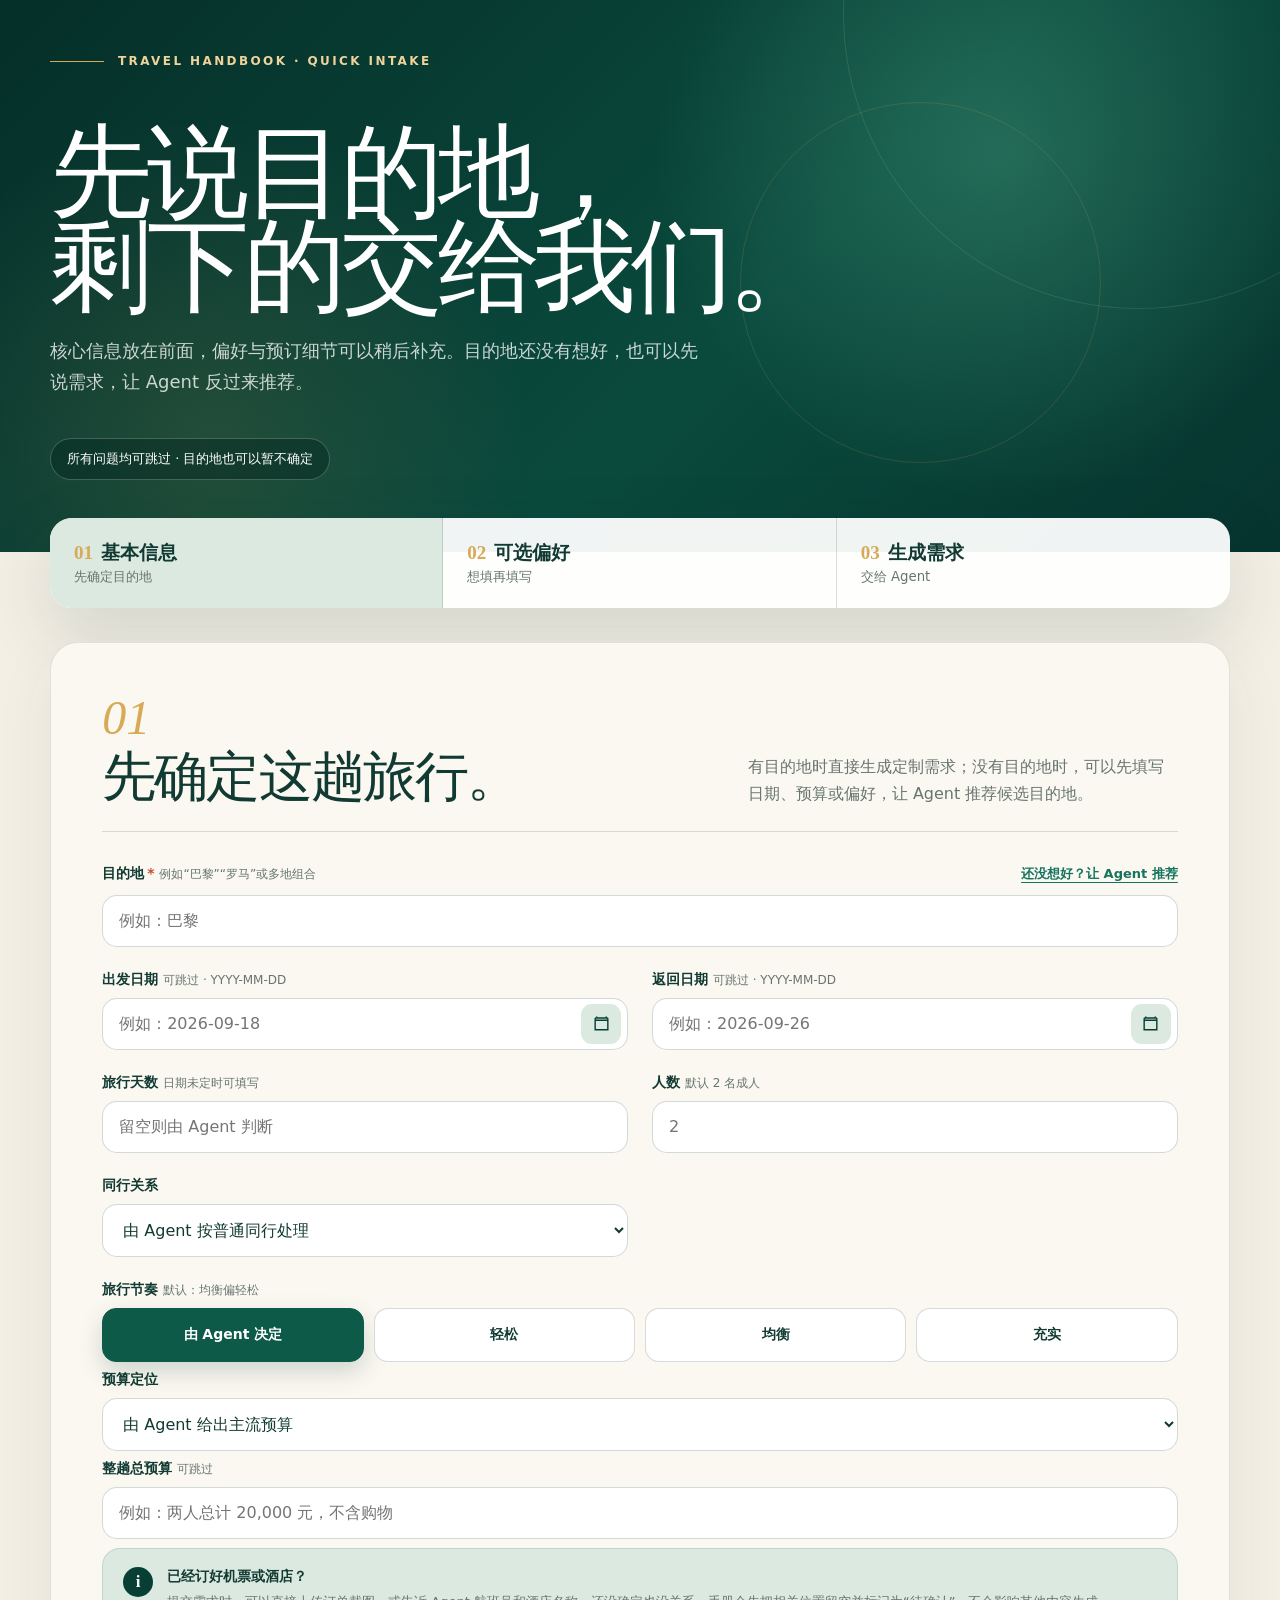
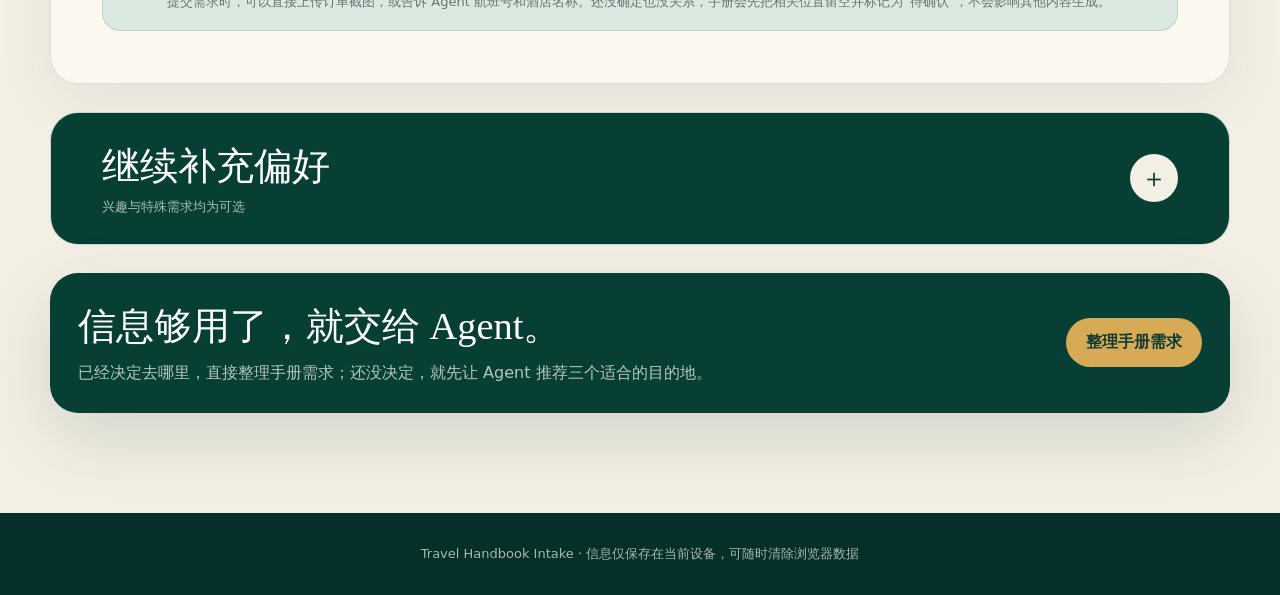
==== assets/intake-questionnaire/index.html @ 7372e476 "Initial open-source release" ====
<!doctype html>
<html lang="zh-CN">
<head>
  <meta charset="utf-8">
  <meta name="viewport" content="width=device-width,initial-scale=1,viewport-fit=cover">
  <meta name="theme-color" content="#073f35">
  <title>旅行手册定制问卷</title>
  <style>
    :root {
      --forest:#073f35; --forest-2:#0e5a49; --leaf:#16735d; --mint:#dce9e1;
      --paper:#f4efe5; --paper-2:#fbf8f1; --ink:#113a32; --muted:#66756f;
      --gold:#d7aa55; --line:rgba(17,58,50,.16); --shadow:0 24px 70px rgba(5,48,40,.14);
      --serif:"Songti SC","STSong","Noto Serif SC",Georgia,serif;
      --sans:"PingFang SC","Microsoft YaHei","Noto Sans SC",system-ui,sans-serif;
    }
    *{box-sizing:border-box}
    html{scroll-behavior:smooth;background:var(--forest)}
    body{margin:0;color:var(--ink);background:var(--paper);font-family:var(--sans);-webkit-font-smoothing:antialiased}
    button,input,select,textarea{font:inherit;color:inherit}
    button{cursor:pointer}
    .hero{min-height:46vh;color:#fff;background:
      radial-gradient(circle at 78% 28%,rgba(71,157,127,.42),transparent 32%),
      radial-gradient(circle at 16% 80%,rgba(215,170,85,.13),transparent 28%),
      linear-gradient(135deg,#052f29 0%,#0a4a3d 58%,#06342e 100%);position:relative;overflow:hidden}
    .hero:before,.hero:after{content:"";position:absolute;border:1px solid rgba(255,255,255,.1);border-radius:50%;width:46vw;height:46vw;right:-12vw;top:-22vw}
    .hero:after{width:28vw;height:28vw;right:14vw;top:8vw;border-color:rgba(215,170,85,.16)}
    .hero-inner{width:min(1180px,calc(100% - 40px));margin:auto;padding:54px 0 72px;position:relative;z-index:1}
    .eyebrow{display:flex;align-items:center;gap:14px;color:#efd39b;font-size:12px;font-weight:700;letter-spacing:.2em;text-transform:uppercase}
    .eyebrow:before{content:"";width:54px;height:1px;background:var(--gold)}
    h1{font-family:var(--serif);font-size:clamp(48px,8vw,112px);font-weight:500;line-height:.92;letter-spacing:-.05em;margin:58px 0 22px;max-width:900px;text-wrap:balance}
    .hero p{max-width:660px;font-size:18px;line-height:1.7;color:rgba(255,255,255,.78);text-wrap:pretty}
    .hero-note{display:inline-flex;align-items:center;gap:10px;margin-top:22px;padding:11px 16px;border:1px solid rgba(255,255,255,.22);border-radius:999px;background:rgba(3,39,33,.45);font-size:13px;color:#fff}
    main{width:min(1180px,calc(100% - 40px));margin:-34px auto 0;position:relative;z-index:2;padding-bottom:100px}
    .progress{display:grid;grid-template-columns:repeat(3,1fr);background:rgba(255,255,255,.94);border-radius:22px;box-shadow:var(--shadow);overflow:hidden}
    .progress div{padding:22px 24px;border-right:1px solid var(--line)}
    .progress div:last-child{border:0}.progress b{display:block;font-family:var(--serif);font-size:19px}.progress small{color:var(--muted)}
    .progress .active{background:var(--mint)}.progress em{font-style:normal;color:var(--gold);font-weight:800;margin-right:8px}
    form{margin-top:34px}.section{margin:28px 0 0;padding:clamp(24px,4vw,54px);background:var(--paper-2);border:1px solid rgba(17,58,50,.12);border-radius:28px;box-shadow:0 18px 60px rgba(18,59,50,.07)}
    .section-head{display:flex;justify-content:space-between;gap:30px;align-items:end;padding-bottom:24px;border-bottom:1px solid var(--line)}
    .section-no{font-family:var(--serif);font-size:48px;font-style:italic;color:var(--gold);line-height:1}
    h2{font-family:var(--serif);font-size:clamp(30px,4.2vw,54px);font-weight:500;line-height:1.1;margin:6px 0 0;letter-spacing:-.035em}
    .section-head p{max-width:430px;margin:0;color:var(--muted);line-height:1.65}
    .grid{display:grid;grid-template-columns:repeat(2,minmax(0,1fr));gap:24px;margin-top:30px}
    .field{display:flex;flex-direction:column;gap:9px}.field.full{grid-column:1/-1}.field label,.field>span{font-weight:700;font-size:14px}.hint{font-size:12px;color:var(--muted);font-weight:400}.required{color:#c34f38;font-weight:800;margin-left:3px}.field-note{display:block;margin-top:-2px;color:var(--muted);font-size:12px;line-height:1.55;font-weight:400}.label-line{display:flex;justify-content:space-between;align-items:center;gap:12px}.mode-link{border:0;background:transparent;color:var(--leaf);padding:3px 0;font-size:13px;font-weight:750;text-decoration:underline;text-underline-offset:4px}.mode-link:hover{color:var(--forest)}.recommend-mode .required{display:none}.recommend-mode #destination{background:var(--mint);color:var(--muted);border-style:dashed}
    input,select,textarea{width:100%;border:1px solid rgba(17,58,50,.19);border-radius:15px;background:#fff;padding:15px 16px;outline:none;transition:border-color .18s,box-shadow .18s}
    input,select{min-height:52px}textarea{min-height:112px;resize:vertical;line-height:1.6}
    .date-control{position:relative}.date-control>input[type="text"]{padding-right:58px}.date-picker-native{position:absolute!important;width:1px!important;height:1px!important;opacity:0!important;pointer-events:none!important;padding:0!important;border:0!important}
    .calendar-button{position:absolute;right:7px;top:50%;transform:translateY(-50%);width:40px;height:40px;border:0;border-radius:11px;background:var(--mint);color:var(--forest);display:grid;place-items:center;padding:0}.calendar-button svg{width:19px;height:19px;fill:none;stroke:currentColor;stroke-width:1.8}.calendar-button:active{transform:translateY(-50%) scale(.96)}
    input:focus,select:focus,textarea:focus{border-color:var(--leaf);box-shadow:0 0 0 4px rgba(22,115,93,.12)}
    .choice-grid{display:grid;grid-template-columns:repeat(4,minmax(0,1fr));gap:10px}
    .choice{position:relative}.choice input{position:absolute;opacity:0;pointer-events:none}
    .choice label{display:flex;min-height:54px;align-items:center;justify-content:center;text-align:center;padding:10px 12px;border:1px solid rgba(17,58,50,.18);border-radius:14px;background:#fff;font-size:14px;transition:background .18s,color .18s,border-color .18s,transform .12s}
    .choice input:checked+label{background:var(--forest-2);border-color:var(--forest-2);color:#fff;box-shadow:0 10px 24px rgba(7,63,53,.18)}
    .choice label:active,.btn:active{transform:scale(.96)}
    details.optional{margin-top:28px;border-radius:28px;background:#e5ece7;border:1px solid rgba(17,58,50,.13);overflow:hidden}
    details.optional>summary{list-style:none;display:flex;align-items:center;justify-content:space-between;gap:20px;padding:28px clamp(24px,4vw,52px);cursor:pointer;background:var(--forest);color:#fff}
    details.optional>summary::-webkit-details-marker{display:none}.optional-title b{display:block;font-family:var(--serif);font-size:clamp(25px,3vw,38px);font-weight:500}.optional-title small{display:block;margin-top:6px;color:rgba(255,255,255,.66)}
    .toggle{width:48px;height:48px;border-radius:50%;background:var(--paper);color:var(--forest);display:grid;place-items:center;font-size:26px;line-height:1;flex:0 0 auto;transition:transform .22s}
    details[open] .toggle{transform:rotate(45deg)}.optional-body{padding:8px clamp(24px,4vw,52px) 46px}
    .subhead{margin:34px 0 14px;font-family:var(--serif);font-size:24px;font-weight:600}
    .booking-note{grid-column:1/-1;display:grid;grid-template-columns:auto 1fr;gap:14px;align-items:start;padding:18px 20px;border-radius:18px;background:var(--mint);border:1px solid rgba(17,58,50,.12)}
    .booking-note b{display:grid;place-items:center;width:30px;height:30px;border-radius:50%;background:var(--forest);color:#fff;font-family:var(--serif);font-size:17px}.booking-note strong{display:block;margin:1px 0 5px;font-size:14px}.booking-note p{margin:0;color:var(--muted);font-size:13px;line-height:1.65}
    .conditional{display:none}.conditional.show{display:flex}.conditional-block{display:none;grid-column:1/-1}.conditional-block.show{display:grid}.decision-grid{grid-template-columns:repeat(2,minmax(0,1fr));margin-top:0;padding:20px;border-radius:20px;background:rgba(220,233,225,.55);border:1px solid var(--line)}
    .generate{margin-top:28px;padding:28px;border-radius:28px;background:var(--forest);color:#fff;box-shadow:var(--shadow)}
    .generate-inner{display:grid;grid-template-columns:1fr auto;gap:28px;align-items:center}.generate h3{font-family:var(--serif);font-size:clamp(27px,3vw,42px);font-weight:500;margin:0 0 8px}.generate p{margin:0;color:rgba(255,255,255,.7);line-height:1.6}
    .buttons{display:flex;flex-wrap:wrap;gap:10px}.btn{border:0;border-radius:999px;padding:14px 20px;min-height:48px;font-weight:750;transition:transform .12s,background .18s}.btn.primary{background:var(--gold);color:#123b33}.btn.secondary{background:#fff;color:var(--forest)}.btn.ghost{background:transparent;color:#fff;border:1px solid rgba(255,255,255,.32)}
    .result{display:none;margin-top:28px;padding:clamp(24px,4vw,48px);border-radius:28px;background:#fff;border:1px solid var(--line);box-shadow:var(--shadow)}.result.show{display:block}.result h3{font-family:var(--serif);font-size:34px;margin:0 0 8px}.result>p{color:var(--muted)}
    .request{white-space:pre-wrap;line-height:1.75;background:var(--paper);padding:22px;border-radius:18px;border:1px solid var(--line);margin:20px 0;max-height:430px;overflow:auto}
    .result-actions{display:flex;gap:10px;flex-wrap:wrap}.status{font-size:13px;color:var(--leaf);font-weight:700;min-height:20px;margin-top:10px}
    footer{background:#052f29;color:rgba(255,255,255,.65);padding:32px 20px;text-align:center;font-size:13px}
    @media(max-width:760px){
      .hero{min-height:auto}.hero-inner{padding:38px 0 66px}.eyebrow:before{width:32px}h1{margin-top:44px;font-size:54px}.hero p{font-size:16px}
      main{width:min(100% - 24px,1180px);margin-top:-28px}.progress div{padding:16px 12px}.progress b{font-size:15px}.progress small{font-size:11px}.progress em{display:block;margin:0 0 3px}
      .section{border-radius:22px;padding:24px 18px}.section-head{display:block}.section-head p{margin-top:14px}.section-no{font-size:38px}.grid{grid-template-columns:1fr;gap:18px}.field.full{grid-column:auto}
      .choice-grid{grid-template-columns:repeat(2,minmax(0,1fr))}.choice label{font-size:13px;min-height:52px}input,select,textarea{font-size:16px}.decision-grid{grid-template-columns:1fr;padding:16px}.booking-note{padding:16px}
      details.optional{border-radius:22px}details.optional>summary{padding:22px 18px}.optional-body{padding:4px 18px 32px}.toggle{width:42px;height:42px}
      .generate{padding:24px 18px}.generate-inner{grid-template-columns:1fr}.buttons{display:grid;grid-template-columns:1fr}.btn{width:100%}.result{border-radius:22px;padding:24px 18px}
    }
    @media(prefers-reduced-motion:reduce){*{scroll-behavior:auto!important;transition:none!important}}
  </style>
</head>
<body>
  <header class="hero">
    <div class="hero-inner">
      <div class="eyebrow">Travel handbook · Quick intake</div>
      <h1>先说目的地，<br>剩下的交给我们。</h1>
      <p>核心信息放在前面，偏好与预订细节可以稍后补充。目的地还没有想好，也可以先说需求，让 Agent 反过来推荐。</p>
      <div class="hero-note">所有问题均可跳过 · 目的地也可以暂不确定</div>
    </div>
  </header>

  <main>
    <nav class="progress" aria-label="填写进度">
      <div class="active"><b><em>01</em>基本信息</b><small>先确定目的地</small></div>
      <div><b><em>02</em>可选偏好</b><small>想填再填写</small></div>
      <div><b><em>03</em>生成需求</b><small>交给 Agent</small></div>
    </nav>

    <form id="travelForm">
      <section class="section" aria-labelledby="coreTitle">
        <div class="section-head">
          <div><div class="section-no">01</div><h2 id="coreTitle">先确定这趟旅行。</h2></div>
          <p>有目的地时直接生成定制需求；没有目的地时，可以先填写日期、预算或偏好，让 Agent 推荐候选目的地。</p>
        </div>
        <div class="grid">
          <div class="field full" id="destinationField">
            <div class="label-line"><label for="destination">目的地<span class="required" aria-label="必填">*</span> <span class="hint">例如“巴黎”“罗马”或多地组合</span></label><button class="mode-link" id="destinationMode" type="button">还没想好？让 Agent 推荐</button></div>
            <input id="destination" name="destination" required autocomplete="off" placeholder="例如：巴黎">
          </div>
          <div class="field"><label for="startDate">出发日期 <span class="hint">可跳过 · YYYY-MM-DD</span></label><div class="date-control"><input id="startDate" name="startDate" type="text" inputmode="numeric" autocomplete="off" maxlength="10" pattern="\d{4}-\d{2}-\d{2}" placeholder="例如：2026-09-18"><input class="date-picker-native" id="startDatePicker" type="date" tabindex="-1" aria-hidden="true"><button class="calendar-button" type="button" data-picker="startDatePicker" aria-label="选择出发日期"><svg viewBox="0 0 24 24" aria-hidden="true"><path d="M6 3v3M18 3v3M4 8h16M5 5h14a1 1 0 0 1 1 1v14H4V6a1 1 0 0 1 1-1Z"/></svg></button></div></div>
          <div class="field"><label for="endDate">返回日期 <span class="hint">可跳过 · YYYY-MM-DD</span></label><div class="date-control"><input id="endDate" name="endDate" type="text" inputmode="numeric" autocomplete="off" maxlength="10" pattern="\d{4}-\d{2}-\d{2}" placeholder="例如：2026-09-26"><input class="date-picker-native" id="endDatePicker" type="date" tabindex="-1" aria-hidden="true"><button class="calendar-button" type="button" data-picker="endDatePicker" aria-label="选择返回日期"><svg viewBox="0 0 24 24" aria-hidden="true"><path d="M6 3v3M18 3v3M4 8h16M5 5h14a1 1 0 0 1 1 1v14H4V6a1 1 0 0 1 1-1Z"/></svg></button></div></div>
          <div class="field"><label for="days">旅行天数 <span class="hint">日期未定时可填写</span></label><input id="days" name="days" type="number" min="1" max="60" inputmode="numeric" placeholder="留空则由 Agent 判断"></div>
          <div class="field"><label for="travelers">人数 <span class="hint">默认 2 名成人</span></label><input id="travelers" name="travelers" type="number" min="1" max="30" inputmode="numeric" placeholder="2"></div>
          <div class="field"><label for="relationship">同行关系</label><select id="relationship" name="relationship"><option value="">由 Agent 按普通同行处理</option><option>情侣或夫妻</option><option>朋友</option><option>家庭</option><option>亲子</option><option>带长辈</option><option>独自旅行</option><option>其他</option></select></div>
          <div class="field full"><span>旅行节奏 <span class="hint">默认：均衡偏轻松</span></span><div class="choice-grid">
            <div class="choice"><input type="radio" id="paceDefault" name="pace" value="由 Agent 决定" checked><label for="paceDefault">由 Agent 决定</label></div>
            <div class="choice"><input type="radio" id="paceRelax" name="pace" value="轻松"><label for="paceRelax">轻松</label></div>
            <div class="choice"><input type="radio" id="paceBalanced" name="pace" value="均衡"><label for="paceBalanced">均衡</label></div>
            <div class="choice"><input type="radio" id="paceFull" name="pace" value="充实"><label for="paceFull">充实</label></div>
          </div>
          <div class="field"><label for="budgetLevel">预算定位</label><select id="budgetLevel" name="budgetLevel"><option value="由 Agent 给出主流预算">由 Agent 给出主流预算</option><option>经济实用</option><option>舒适型</option><option>品质型</option><option>高端型</option></select></div>
          <div class="field"><label for="budgetAmount">整趟总预算 <span class="hint">可跳过</span></label><input id="budgetAmount" name="budgetAmount" placeholder="例如：两人总计 20,000 元，不含购物"></div>
          <aside class="booking-note"><b>i</b><div><strong>已经订好机票或酒店？</strong><p>提交需求时，可以直接上传订单截图，或告诉 Agent 航班号和酒店名称。还没确定也没关系，手册会先把相关位置留空并标记为“待确认”，不会影响其他内容生成。</p></div></aside>
        </div>
      </section>

      <details class="optional" id="optionalPanel">
        <summary><span class="optional-title"><b>继续补充偏好</b><small>兴趣与特殊需求均为可选</small></span><span class="toggle" aria-hidden="true">＋</span></summary>
        <div class="optional-body">
          <h3 class="subhead">最想把时间留给什么？ <span class="hint">建议选择 3–5 项</span></h3>
          <div class="choice-grid" id="interestChoices">
            <div class="choice"><input type="checkbox" id="i1" name="interests" value="经典景点"><label for="i1">经典景点</label></div>
            <div class="choice"><input type="checkbox" id="i2" name="interests" value="美食"><label for="i2">美食</label></div>
            <div class="choice"><input type="checkbox" id="i3" name="interests" value="购物"><label for="i3">购物</label></div>
            <div class="choice"><input type="checkbox" id="i4" name="interests" value="自然风景"><label for="i4">自然风景</label></div>
            <div class="choice"><input type="checkbox" id="i5" name="interests" value="历史文化"><label for="i5">历史文化</label></div>
            <div class="choice"><input type="checkbox" id="i6" name="interests" value="城市漫游"><label for="i6">城市漫游</label></div>
            <div class="choice"><input type="checkbox" id="i7" name="interests" value="拍照与视觉氛围"><label for="i7">拍照与氛围</label></div>
            <div class="choice"><input type="checkbox" id="i8" name="interests" value="有辨识度的当地体验"><label for="i8">特色体验</label></div>
            <div class="choice"><input type="checkbox" id="i9" name="interests" value="海岛与沙滩"><label for="i9">海岛与沙滩</label></div>
            <div class="choice"><input type="checkbox" id="i10" name="interests" value="夜生活"><label for="i10">夜生活</label></div>
            <div class="choice"><input type="checkbox" id="i11" name="interests" value="亲子"><label for="i11">亲子</label></div>
            <div class="choice"><input type="checkbox" id="i12" name="interests" value="户外运动"><label for="i12">户外运动</label></div>
            <div class="choice"><input type="checkbox" id="i13" name="interests" value="咖啡与甜品"><label for="i13">咖啡与甜品</label></div>
            <div class="choice"><input type="checkbox" id="i14" name="interests" value="潮流街区"><label for="i14">潮流街区</label></div>
            <div class="choice"><input type="checkbox" id="i15" name="interests" value="设计、艺术与展览"><label for="i15">设计与展览</label></div>
            <div class="choice"><input type="checkbox" id="i16" name="interests" value="美妆、时尚与买手店"><label for="i16">美妆与时尚</label></div>
            <div class="choice"><input type="checkbox" id="i17" name="interests" value="夜景、音乐与酒吧"><label for="i17">夜景与酒吧</label></div>
            <div class="choice"><input type="checkbox" id="i18" name="interests" value="影视与流行文化"><label for="i18">影视与流行文化</label></div>
            <div class="choice"><input type="checkbox" id="i19" name="interests" value="二次元、动漫与游戏文化"><label for="i19">二次元与游戏</label></div>
            <div class="choice"><input type="checkbox" id="i20" name="interests" value="K-pop、偶像与韩流文化"><label for="i20">K-pop 与韩流</label></div>
          </div>
          <div class="grid">
            <div class="field"><label for="mustGo">特别想去</label><textarea id="mustGo" name="mustGo" placeholder="地点、餐厅、活动都可以；空着则安排主流经典"></textarea></div>
            <div class="field"><label for="avoid">明确不想去</label><textarea id="avoid" name="avoid" placeholder="例如：不去主题乐园、不安排长途徒步"></textarea></div>
          </div>

          <h3 class="subhead">需要特别照顾的地方</h3>
          <div class="grid">
            <div class="field full"><label for="constraints">健康、饮食、行动或时间限制</label><textarea id="constraints" name="constraints" placeholder="例如：不喜欢早起、控制步行量、海鲜过敏"></textarea></div>
            <div class="field full"><label for="notes">其他想告诉 Agent 的内容</label><textarea id="notes" name="notes" placeholder="用自然语言说就好，例如：第一次去，重要景点不要遗漏；餐厅不要只推荐网红店。"></textarea></div>
          </div>
        </div>
      </details>

      <section class="generate" aria-labelledby="generateTitle">
        <div class="generate-inner">
          <div><h3 id="generateTitle">信息够用了，就交给 Agent。</h3><p>已经决定去哪里，直接整理手册需求；还没决定，就先让 Agent 推荐三个适合的目的地。</p></div>
          <div class="buttons"><button class="btn primary" id="submitButton" type="submit">整理手册需求</button></div>
        </div>
      </section>
    </form>

    <section class="result" id="result" aria-live="polite">
      <h3 id="resultTitle">你的旅行手册需求</h3>
      <p>复制后发给任意支持该 Skill 的 Agent。</p>
      <div class="request" id="requestText"></div>
      <div class="result-actions"><button class="btn primary" id="copyButton" type="button">复制给 Agent</button></div>
      <div class="status" id="status"></div>
    </section>
  </main>
  <footer>Travel Handbook Intake · 信息仅保存在当前设备，可随时清除浏览器数据</footer>

  <script>
  (()=>{
    const form=document.getElementById('travelForm'), key='travel-handbook-intake-v2';
    const $=id=>document.getElementById(id);
    const setMode=(recommend,focus=true)=>{
      form.dataset.mode=recommend?'recommend':'handbook';
      $('destinationField').classList.toggle('recommend-mode',recommend);
      $('destination').required=!recommend;
      $('destination').disabled=recommend;
      $('destination').placeholder=recommend?'将根据日期、预算与偏好推荐目的地':'例如：巴黎';
      $('destinationMode').textContent=recommend?'我已经有目的地':'还没想好？让 Agent 推荐';
      $('submitButton').textContent=recommend?'整理目的地推荐需求':'整理手册需求';
      if(!recommend&&focus)$('destination').focus();
    };
    const values=()=>{
      const fd=new FormData(form), data={};
      for(const [k,v] of fd.entries()) k==='interests'?(data[k]??=[]).push(v):data[k]=v.trim?.()??v;
      data.interests??=[]; data.requestMode=form.dataset.mode||'handbook'; data.schema='travel-handbook-open-source-intake/1.1';
      data.transportStatus='pending';
      data.stayStatus='pending';
      data.budgetPlan={level:data.budgetLevel||'',totalTrip:data.budgetAmount||''};
      data.createdAt=new Date().toISOString();
      return data;
    };
    const save=()=>localStorage.setItem(key,JSON.stringify(values()));
    const restore=()=>{
      try{const data=JSON.parse(localStorage.getItem(key)||'{}'); Object.entries(data).forEach(([name,value])=>{
        const controls=form.elements[name]; if(!controls)return;
        if(name==='interests'){[...controls].forEach(c=>c.checked=value.includes(c.value));return;}
        if(controls instanceof RadioNodeList){[...controls].forEach(c=>c.checked=c.value===value);return;}
        controls.value=value;
      }); setMode(data.requestMode==='recommend',false);}catch(e){setMode(false,false)}
    };
    const text=data=>{
      const destination=data.destination||'（请填写目的地）';
      const date=data.startDate?(data.endDate?`${data.startDate} 至 ${data.endDate}`:`${data.startDate} 出发`):(data.days?`${data.days} 天，日期未定`:'日期与天数由 Agent 根据目的地决定');
      const travelers=data.travelers?`${data.travelers} 人${data.relationship?`，${data.relationship}`:''}`:`人数未填写，按 2 名成人的普通同行方案处理`;
      const interests=data.interests.length?data.interests.join('、'):'未指定，按经典地标、美食、潮流街区、好逛购物与视觉氛围的年轻旅行主流组合安排';
      const lines=[
        `请使用 build-personalized-travel-guide-open-source Skill，为我生成一份完整的 ${destination} 旅行手册。`,
        '',`【基础信息】`,`旅行时间：${date}`,`旅行者：${travelers}`,`节奏：${data.pace||'由 Agent 决定'}`,
        '',`【预算】`,`预算定位：${data.budgetLevel||'由 Agent 给出主流预算'}`,`整趟总预算：${data.budgetAmount||'未指定，由 Agent 按主流方案估算'}`,`兴趣重点：${interests}`,
        `交通和住宿不需要搜索或推荐。如果我随消息上传了订单截图，或另外提供航班号、酒店名称及日期，请提取并整理进手册；未提供时保持“待确认”，不要阻塞行程生成。`,
        '',`【个性化要求】`,`特别想去：${data.mustGo||'未指定'}`,`明确避开：${data.avoid||'未指定'}`,`限制与照顾：${data.constraints||'未指定'}`,`其他说明：${data.notes||'未指定'}`,
        '',`请把我选择的兴趣真正用于筛选地点和安排时间：主要行程中约三分之二的可选活动应直接匹配这些兴趣，避免为了填满模块加入低相关、重复或到处都能体验的项目。未指定偏好时，在保留首次到访经典内容的基础上，适度偏向中国年轻旅行者普遍更感兴趣的美食、潮流街区、设计审美、购物、拍照氛围和轻松夜间体验；不要强塞网红点，也不要为此增加额外的大范围搜索。所有未填写内容使用可靠、路线顺畅的默认方案。动态价格与开放信息不能可靠核验时使用保守表达，不得编造。Google Maps 评分查不到就省略，不要单独反复搜索。`
      ]; return lines.join('\n');
    };
    const recommendationText=data=>{
      const date=data.startDate?(data.endDate?`${data.startDate} 至 ${data.endDate}`:`${data.startDate} 出发`):(data.days?`${data.days} 天，日期未定`:'日期与天数未定');
      const travelers=data.travelers?`${data.travelers} 人${data.relationship?`，${data.relationship}`:''}`:'人数未定';
      const interests=data.interests.length?data.interests.join('、'):'未指定，请采用适合第一次旅行的主流组合';
      return [
        '我还没有确定目的地。请先根据以下需求推荐 3 个真正有区别、适合执行的旅行目的地；此阶段不要生成完整旅行手册。',
        '',`【旅行条件】`,`时间：${date}`,`旅行者：${travelers}`,`节奏：${data.pace||'由 Agent 决定'}`,`预算定位：${data.budgetLevel||'由 Agent 给出主流预算'}`,`整趟总预算：${data.budgetAmount||'未指定'}`,`兴趣：${interests}`,
        `特别想要：${data.mustGo||'未指定'}`,`明确避开：${data.avoid||'未指定'}`,`限制与照顾：${data.constraints||'未指定'}`,`其他说明：${data.notes||'未指定'}`,
        '',`【推荐要求】`,`请为每个候选目的地说明：为什么匹配、建议天数、最适合的玩法、季节与天气适配，以及有依据的当地旅行预算区间。无法核验的动态信息不要编造。`,
        `最后给出一个综合首选，但等待我确认目的地后，再使用 build-personalized-travel-guide-open-source Skill 生成完整八模块手册。`
      ].join('\n');
    };
    const render=()=>{const data=values(),recommend=data.requestMode==='recommend';if(!recommend&&!data.destination){$('destination').focus();$('destination').reportValidity();return;} $('resultTitle').textContent=recommend?'你的目的地推荐需求':'你的旅行手册需求';$('requestText').textContent=recommend?recommendationText(data):text(data);$('result').classList.add('show');$('result').scrollIntoView({behavior:'smooth',block:'start'});save();};
    form.addEventListener('input',save);form.addEventListener('change',save);form.addEventListener('submit',e=>{e.preventDefault();render()});
    $('destinationMode').addEventListener('click',()=>{setMode(form.dataset.mode!=='recommend');save()});
    document.querySelectorAll('.calendar-button').forEach(button=>button.addEventListener('click',()=>{const picker=$(button.dataset.picker);if(typeof picker.showPicker==='function')picker.showPicker();else picker.click()}));
    [['startDatePicker','startDate'],['endDatePicker','endDate']].forEach(([pickerId,textId])=>{$(pickerId).addEventListener('change',()=>{$(textId).value=$(pickerId).value;save()});$(textId).addEventListener('change',()=>{if(/^\d{4}-\d{2}-\d{2}$/.test($(textId).value))$(pickerId).value=$(textId).value})});
    $('copyButton').addEventListener('click',()=>{
      const output=$('requestText'),value=output.textContent;
      const helper=document.createElement('textarea');
      helper.value=value;
      helper.setAttribute('readonly','');
      helper.style.cssText='position:fixed;left:-9999px;top:0;width:1px;height:1px;opacity:0';
      document.body.appendChild(helper);
      helper.focus();helper.select();helper.setSelectionRange(0,helper.value.length);
      let copied=false;
      try{copied=document.execCommand('copy')}catch(e){copied=false}
      helper.remove();
      if(copied){$('status').textContent='已复制，可以直接粘贴给 Agent。';return}
      const range=document.createRange(),selection=getSelection();
      range.selectNodeContents(output);selection.removeAllRanges();selection.addRange(range);
      output.scrollIntoView({behavior:'smooth',block:'center'});
      $('status').textContent='此环境禁止自动复制，已选中全部文字，请按 Ctrl+C；粘贴时按 Ctrl+V。';
    });
    restore();
  })();
  </script>
</body>
</html>
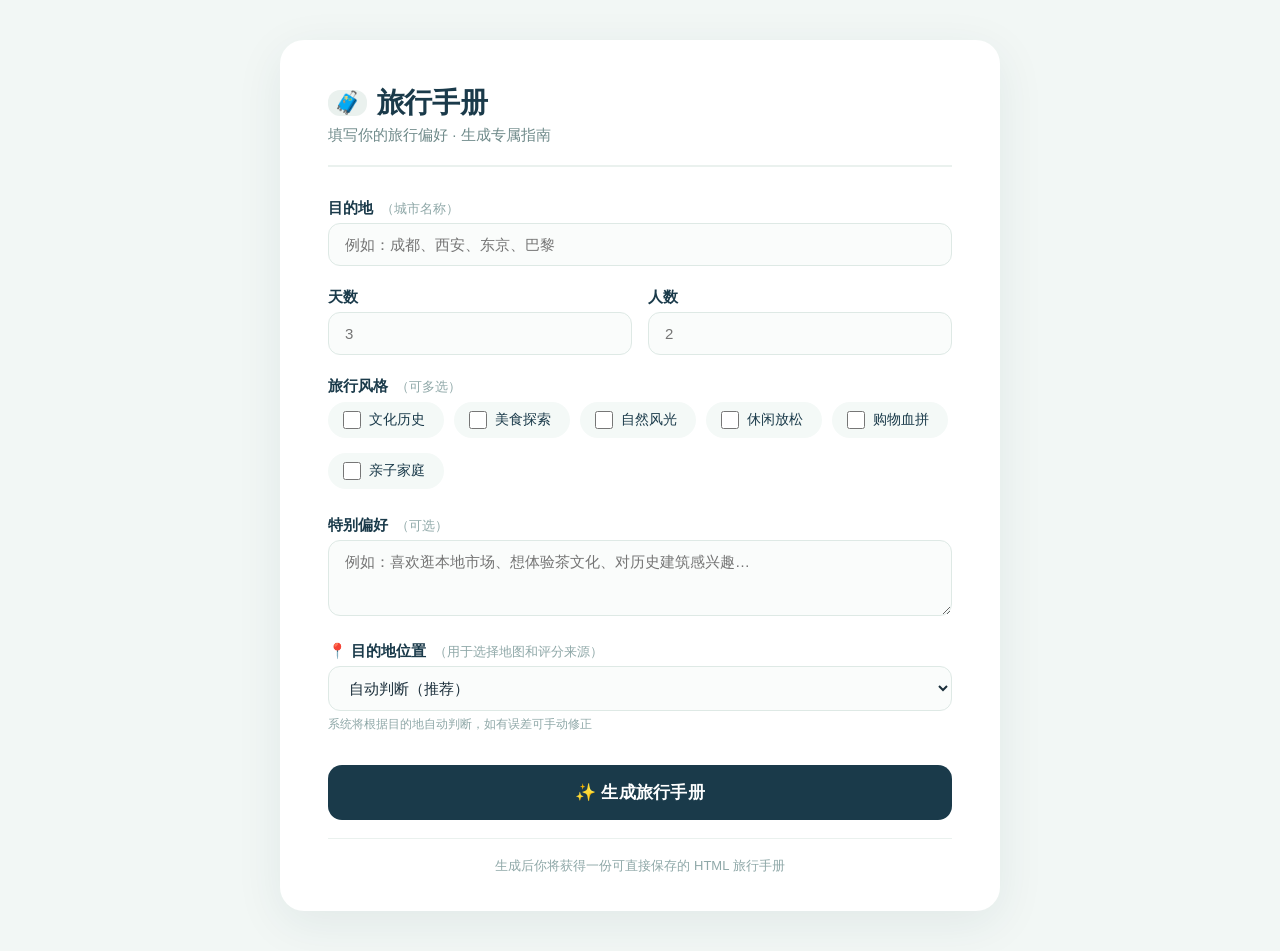
==== commit 70d284a2: "Update index.html" ====
--- a/assets/intake-questionnaire/index.html
+++ b/assets/intake-questionnaire/index.html
@@ -1,269 +1,445 @@
-<!doctype html>
+<!DOCTYPE html>
 <html lang="zh-CN">
 <head>
-  <meta charset="utf-8">
-  <meta name="viewport" content="width=device-width,initial-scale=1,viewport-fit=cover">
-  <meta name="theme-color" content="#073f35">
-  <title>旅行手册定制问卷</title>
+  <meta charset="UTF-8" />
+  <meta name="viewport" content="width=device-width, initial-scale=1.0" />
+  <title>旅行手册 · 偏好问卷</title>
   <style>
-    :root {
-      --forest:#073f35; --forest-2:#0e5a49; --leaf:#16735d; --mint:#dce9e1;
-      --paper:#f4efe5; --paper-2:#fbf8f1; --ink:#113a32; --muted:#66756f;
-      --gold:#d7aa55; --line:rgba(17,58,50,.16); --shadow:0 24px 70px rgba(5,48,40,.14);
-      --serif:"Songti SC","STSong","Noto Serif SC",Georgia,serif;
-      --sans:"PingFang SC","Microsoft YaHei","Noto Sans SC",system-ui,sans-serif;
-    }
-    *{box-sizing:border-box}
-    html{scroll-behavior:smooth;background:var(--forest)}
-    body{margin:0;color:var(--ink);background:var(--paper);font-family:var(--sans);-webkit-font-smoothing:antialiased}
-    button,input,select,textarea{font:inherit;color:inherit}
-    button{cursor:pointer}
-    .hero{min-height:46vh;color:#fff;background:
-      radial-gradient(circle at 78% 28%,rgba(71,157,127,.42),transparent 32%),
-      radial-gradient(circle at 16% 80%,rgba(215,170,85,.13),transparent 28%),
-      linear-gradient(135deg,#052f29 0%,#0a4a3d 58%,#06342e 100%);position:relative;overflow:hidden}
-    .hero:before,.hero:after{content:"";position:absolute;border:1px solid rgba(255,255,255,.1);border-radius:50%;width:46vw;height:46vw;right:-12vw;top:-22vw}
-    .hero:after{width:28vw;height:28vw;right:14vw;top:8vw;border-color:rgba(215,170,85,.16)}
-    .hero-inner{width:min(1180px,calc(100% - 40px));margin:auto;padding:54px 0 72px;position:relative;z-index:1}
-    .eyebrow{display:flex;align-items:center;gap:14px;color:#efd39b;font-size:12px;font-weight:700;letter-spacing:.2em;text-transform:uppercase}
-    .eyebrow:before{content:"";width:54px;height:1px;background:var(--gold)}
-    h1{font-family:var(--serif);font-size:clamp(48px,8vw,112px);font-weight:500;line-height:.92;letter-spacing:-.05em;margin:58px 0 22px;max-width:900px;text-wrap:balance}
-    .hero p{max-width:660px;font-size:18px;line-height:1.7;color:rgba(255,255,255,.78);text-wrap:pretty}
-    .hero-note{display:inline-flex;align-items:center;gap:10px;margin-top:22px;padding:11px 16px;border:1px solid rgba(255,255,255,.22);border-radius:999px;background:rgba(3,39,33,.45);font-size:13px;color:#fff}
-    main{width:min(1180px,calc(100% - 40px));margin:-34px auto 0;position:relative;z-index:2;padding-bottom:100px}
-    .progress{display:grid;grid-template-columns:repeat(3,1fr);background:rgba(255,255,255,.94);border-radius:22px;box-shadow:var(--shadow);overflow:hidden}
-    .progress div{padding:22px 24px;border-right:1px solid var(--line)}
-    .progress div:last-child{border:0}.progress b{display:block;font-family:var(--serif);font-size:19px}.progress small{color:var(--muted)}
-    .progress .active{background:var(--mint)}.progress em{font-style:normal;color:var(--gold);font-weight:800;margin-right:8px}
-    form{margin-top:34px}.section{margin:28px 0 0;padding:clamp(24px,4vw,54px);background:var(--paper-2);border:1px solid rgba(17,58,50,.12);border-radius:28px;box-shadow:0 18px 60px rgba(18,59,50,.07)}
-    .section-head{display:flex;justify-content:space-between;gap:30px;align-items:end;padding-bottom:24px;border-bottom:1px solid var(--line)}
-    .section-no{font-family:var(--serif);font-size:48px;font-style:italic;color:var(--gold);line-height:1}
-    h2{font-family:var(--serif);font-size:clamp(30px,4.2vw,54px);font-weight:500;line-height:1.1;margin:6px 0 0;letter-spacing:-.035em}
-    .section-head p{max-width:430px;margin:0;color:var(--muted);line-height:1.65}
-    .grid{display:grid;grid-template-columns:repeat(2,minmax(0,1fr));gap:24px;margin-top:30px}
-    .field{display:flex;flex-direction:column;gap:9px}.field.full{grid-column:1/-1}.field label,.field>span{font-weight:700;font-size:14px}.hint{font-size:12px;color:var(--muted);font-weight:400}.required{color:#c34f38;font-weight:800;margin-left:3px}.field-note{display:block;margin-top:-2px;color:var(--muted);font-size:12px;line-height:1.55;font-weight:400}.label-line{display:flex;justify-content:space-between;align-items:center;gap:12px}.mode-link{border:0;background:transparent;color:var(--leaf);padding:3px 0;font-size:13px;font-weight:750;text-decoration:underline;text-underline-offset:4px}.mode-link:hover{color:var(--forest)}.recommend-mode .required{display:none}.recommend-mode #destination{background:var(--mint);color:var(--muted);border-style:dashed}
-    input,select,textarea{width:100%;border:1px solid rgba(17,58,50,.19);border-radius:15px;background:#fff;padding:15px 16px;outline:none;transition:border-color .18s,box-shadow .18s}
-    input,select{min-height:52px}textarea{min-height:112px;resize:vertical;line-height:1.6}
-    .date-control{position:relative}.date-control>input[type="text"]{padding-right:58px}.date-picker-native{position:absolute!important;width:1px!important;height:1px!important;opacity:0!important;pointer-events:none!important;padding:0!important;border:0!important}
-    .calendar-button{position:absolute;right:7px;top:50%;transform:translateY(-50%);width:40px;height:40px;border:0;border-radius:11px;background:var(--mint);color:var(--forest);display:grid;place-items:center;padding:0}.calendar-button svg{width:19px;height:19px;fill:none;stroke:currentColor;stroke-width:1.8}.calendar-button:active{transform:translateY(-50%) scale(.96)}
-    input:focus,select:focus,textarea:focus{border-color:var(--leaf);box-shadow:0 0 0 4px rgba(22,115,93,.12)}
-    .choice-grid{display:grid;grid-template-columns:repeat(4,minmax(0,1fr));gap:10px}
-    .choice{position:relative}.choice input{position:absolute;opacity:0;pointer-events:none}
-    .choice label{display:flex;min-height:54px;align-items:center;justify-content:center;text-align:center;padding:10px 12px;border:1px solid rgba(17,58,50,.18);border-radius:14px;background:#fff;font-size:14px;transition:background .18s,color .18s,border-color .18s,transform .12s}
-    .choice input:checked+label{background:var(--forest-2);border-color:var(--forest-2);color:#fff;box-shadow:0 10px 24px rgba(7,63,53,.18)}
-    .choice label:active,.btn:active{transform:scale(.96)}
-    details.optional{margin-top:28px;border-radius:28px;background:#e5ece7;border:1px solid rgba(17,58,50,.13);overflow:hidden}
-    details.optional>summary{list-style:none;display:flex;align-items:center;justify-content:space-between;gap:20px;padding:28px clamp(24px,4vw,52px);cursor:pointer;background:var(--forest);color:#fff}
-    details.optional>summary::-webkit-details-marker{display:none}.optional-title b{display:block;font-family:var(--serif);font-size:clamp(25px,3vw,38px);font-weight:500}.optional-title small{display:block;margin-top:6px;color:rgba(255,255,255,.66)}
-    .toggle{width:48px;height:48px;border-radius:50%;background:var(--paper);color:var(--forest);display:grid;place-items:center;font-size:26px;line-height:1;flex:0 0 auto;transition:transform .22s}
-    details[open] .toggle{transform:rotate(45deg)}.optional-body{padding:8px clamp(24px,4vw,52px) 46px}
-    .subhead{margin:34px 0 14px;font-family:var(--serif);font-size:24px;font-weight:600}
-    .booking-note{grid-column:1/-1;display:grid;grid-template-columns:auto 1fr;gap:14px;align-items:start;padding:18px 20px;border-radius:18px;background:var(--mint);border:1px solid rgba(17,58,50,.12)}
-    .booking-note b{display:grid;place-items:center;width:30px;height:30px;border-radius:50%;background:var(--forest);color:#fff;font-family:var(--serif);font-size:17px}.booking-note strong{display:block;margin:1px 0 5px;font-size:14px}.booking-note p{margin:0;color:var(--muted);font-size:13px;line-height:1.65}
-    .conditional{display:none}.conditional.show{display:flex}.conditional-block{display:none;grid-column:1/-1}.conditional-block.show{display:grid}.decision-grid{grid-template-columns:repeat(2,minmax(0,1fr));margin-top:0;padding:20px;border-radius:20px;background:rgba(220,233,225,.55);border:1px solid var(--line)}
-    .generate{margin-top:28px;padding:28px;border-radius:28px;background:var(--forest);color:#fff;box-shadow:var(--shadow)}
-    .generate-inner{display:grid;grid-template-columns:1fr auto;gap:28px;align-items:center}.generate h3{font-family:var(--serif);font-size:clamp(27px,3vw,42px);font-weight:500;margin:0 0 8px}.generate p{margin:0;color:rgba(255,255,255,.7);line-height:1.6}
-    .buttons{display:flex;flex-wrap:wrap;gap:10px}.btn{border:0;border-radius:999px;padding:14px 20px;min-height:48px;font-weight:750;transition:transform .12s,background .18s}.btn.primary{background:var(--gold);color:#123b33}.btn.secondary{background:#fff;color:var(--forest)}.btn.ghost{background:transparent;color:#fff;border:1px solid rgba(255,255,255,.32)}
-    .result{display:none;margin-top:28px;padding:clamp(24px,4vw,48px);border-radius:28px;background:#fff;border:1px solid var(--line);box-shadow:var(--shadow)}.result.show{display:block}.result h3{font-family:var(--serif);font-size:34px;margin:0 0 8px}.result>p{color:var(--muted)}
-    .request{white-space:pre-wrap;line-height:1.75;background:var(--paper);padding:22px;border-radius:18px;border:1px solid var(--line);margin:20px 0;max-height:430px;overflow:auto}
-    .result-actions{display:flex;gap:10px;flex-wrap:wrap}.status{font-size:13px;color:var(--leaf);font-weight:700;min-height:20px;margin-top:10px}
-    footer{background:#052f29;color:rgba(255,255,255,.65);padding:32px 20px;text-align:center;font-size:13px}
-    @media(max-width:760px){
-      .hero{min-height:auto}.hero-inner{padding:38px 0 66px}.eyebrow:before{width:32px}h1{margin-top:44px;font-size:54px}.hero p{font-size:16px}
-      main{width:min(100% - 24px,1180px);margin-top:-28px}.progress div{padding:16px 12px}.progress b{font-size:15px}.progress small{font-size:11px}.progress em{display:block;margin:0 0 3px}
-      .section{border-radius:22px;padding:24px 18px}.section-head{display:block}.section-head p{margin-top:14px}.section-no{font-size:38px}.grid{grid-template-columns:1fr;gap:18px}.field.full{grid-column:auto}
-      .choice-grid{grid-template-columns:repeat(2,minmax(0,1fr))}.choice label{font-size:13px;min-height:52px}input,select,textarea{font-size:16px}.decision-grid{grid-template-columns:1fr;padding:16px}.booking-note{padding:16px}
-      details.optional{border-radius:22px}details.optional>summary{padding:22px 18px}.optional-body{padding:4px 18px 32px}.toggle{width:42px;height:42px}
-      .generate{padding:24px 18px}.generate-inner{grid-template-columns:1fr}.buttons{display:grid;grid-template-columns:1fr}.btn{width:100%}.result{border-radius:22px;padding:24px 18px}
-    }
-    @media(prefers-reduced-motion:reduce){*{scroll-behavior:auto!important;transition:none!important}}
+    /* ===== Reset & Base ===== */
+    * {
+      margin: 0;
+      padding: 0;
+      box-sizing: border-box;
+    }
+
+    body {
+      font-family: -apple-system, BlinkMacSystemFont, 'Segoe UI', Roboto, 'Helvetica Neue', Arial, sans-serif;
+      background: #f2f7f5;
+      display: flex;
+      justify-content: center;
+      align-items: flex-start;
+      min-height: 100vh;
+      padding: 40px 20px;
+    }
+
+    .container {
+      max-width: 720px;
+      width: 100%;
+      background: #ffffff;
+      border-radius: 24px;
+      padding: 44px 48px 36px;
+      box-shadow: 0 12px 48px rgba(26, 58, 74, 0.08);
+      transition: box-shadow 0.3s;
+    }
+
+    @media (max-width: 600px) {
+      .container {
+        padding: 28px 20px 24px;
+      }
+    }
+
+    /* ===== Header ===== */
+    .header {
+      margin-bottom: 32px;
+      border-bottom: 2px solid #eaf1ee;
+      padding-bottom: 20px;
+    }
+
+    .header h1 {
+      font-size: 28px;
+      font-weight: 700;
+      color: #1a3a4a;
+      display: flex;
+      align-items: center;
+      gap: 10px;
+      letter-spacing: -0.3px;
+    }
+
+    .header h1 span {
+      background: #eaf1ee;
+      font-size: 22px;
+      border-radius: 12px;
+      padding: 0 6px;
+    }
+
+    .header .sub {
+      color: #6f8a8a;
+      font-size: 15px;
+      margin-top: 4px;
+      font-weight: 400;
+    }
+
+    /* ===== Form ===== */
+    .form-group {
+      margin-bottom: 22px;
+    }
+
+    label {
+      display: block;
+      font-weight: 600;
+      font-size: 15px;
+      color: #1a3a4a;
+      margin-bottom: 5px;
+    }
+
+    label .hint {
+      font-weight: 400;
+      color: #8fa8a8;
+      font-size: 13px;
+      margin-left: 4px;
+    }
+
+    input,
+    select,
+    textarea {
+      width: 100%;
+      padding: 12px 16px;
+      font-size: 15px;
+      font-family: inherit;
+      background: #fafcfb;
+      border: 1.5px solid #dee9e5;
+      border-radius: 12px;
+      transition: border-color 0.2s, box-shadow 0.2s;
+      color: #1a2e3a;
+    }
+
+    input:focus,
+    select:focus,
+    textarea:focus {
+      border-color: #3ba0a8;
+      outline: none;
+      box-shadow: 0 0 0 4px rgba(59, 160, 168, 0.10);
+      background: #ffffff;
+    }
+
+    textarea {
+      min-height: 76px;
+      resize: vertical;
+    }
+
+    .row-2 {
+      display: grid;
+      grid-template-columns: 1fr 1fr;
+      gap: 16px;
+    }
+
+    @media (max-width: 480px) {
+      .row-2 {
+        grid-template-columns: 1fr;
+        gap: 0;
+      }
+    }
+
+    /* ===== Checkbox Group ===== */
+    .checkbox-group {
+      display: flex;
+      flex-wrap: wrap;
+      gap: 10px;
+      margin-top: 6px;
+    }
+
+    .checkbox-group label {
+      display: flex;
+      align-items: center;
+      gap: 8px;
+      font-weight: 400;
+      font-size: 14px;
+      background: #f4f9f7;
+      padding: 8px 18px 8px 14px;
+      border-radius: 40px;
+      cursor: pointer;
+      transition: background 0.2s, transform 0.1s;
+      border: 1px solid transparent;
+      color: #1a3a4a;
+    }
+
+    .checkbox-group label:hover {
+      background: #e6f0ec;
+    }
+
+    .checkbox-group input[type="checkbox"] {
+      width: 18px;
+      height: 18px;
+      accent-color: #2a7a7a;
+      flex-shrink: 0;
+      margin: 0;
+    }
+
+    .checkbox-group label:has(input:checked) {
+      background: #dcebe7;
+      border-color: #8fc0b8;
+    }
+
+    /* ===== Region Select ===== */
+    .region-hint {
+      font-size: 12px;
+      color: #8fa8a8;
+      margin-top: 5px;
+    }
+
+    /* ===== Submit ===== */
+    .btn-submit {
+      background: #1a3a4a;
+      color: #ffffff;
+      border: none;
+      padding: 16px 28px;
+      border-radius: 14px;
+      font-size: 17px;
+      font-weight: 600;
+      width: 100%;
+      cursor: pointer;
+      transition: background 0.25s, transform 0.1s;
+      margin-top: 10px;
+      letter-spacing: 0.3px;
+    }
+
+    .btn-submit:hover {
+      background: #2a5a6a;
+    }
+
+    .btn-submit:active {
+      transform: scale(0.98);
+    }
+
+    .footnote {
+      text-align: center;
+      color: #8fa8a8;
+      font-size: 13px;
+      margin-top: 18px;
+      border-top: 1px solid #eaf1ee;
+      padding-top: 18px;
+    }
+
+    /* ===== Utility ===== */
+    .hidden {
+      display: none !important;
+    }
   </style>
 </head>
+
 <body>
-  <header class="hero">
-    <div class="hero-inner">
-      <div class="eyebrow">Travel handbook · Quick intake</div>
-      <h1>先说目的地，<br>剩下的交给我们。</h1>
-      <p>核心信息放在前面，偏好与预订细节可以稍后补充。目的地还没有想好，也可以先说需求，让 Agent 反过来推荐。</p>
-      <div class="hero-note">所有问题均可跳过 · 目的地也可以暂不确定</div>
+
+  <div class="container">
+    <!-- HEADER -->
+    <div class="header">
+      <h1>
+        <span>🧳</span> 旅行手册
+      </h1>
+      <div class="sub">填写你的旅行偏好 · 生成专属指南</div>
     </div>
-  </header>
-
-  <main>
-    <nav class="progress" aria-label="填写进度">
-      <div class="active"><b><em>01</em>基本信息</b><small>先确定目的地</small></div>
-      <div><b><em>02</em>可选偏好</b><small>想填再填写</small></div>
-      <div><b><em>03</em>生成需求</b><small>交给 Agent</small></div>
-    </nav>
-
-    <form id="travelForm">
-      <section class="section" aria-labelledby="coreTitle">
-        <div class="section-head">
-          <div><div class="section-no">01</div><h2 id="coreTitle">先确定这趟旅行。</h2></div>
-          <p>有目的地时直接生成定制需求；没有目的地时，可以先填写日期、预算或偏好，让 Agent 推荐候选目的地。</p>
+
+    <!-- FORM -->
+    <form id="travelForm" autocomplete="off">
+
+      <!-- 目的地 -->
+      <div class="form-group">
+        <label for="destination">目的地 <span class="hint">（城市名称）</span></label>
+        <input
+          type="text"
+          id="destination"
+          placeholder="例如：成都、西安、东京、巴黎"
+          required
+        />
+      </div>
+
+      <!-- 天数 + 人数 -->
+      <div class="row-2">
+        <div class="form-group">
+          <label for="days">天数</label>
+          <input type="number" id="days" placeholder="3" min="1" max="21" required />
         </div>
-        <div class="grid">
-          <div class="field full" id="destinationField">
-            <div class="label-line"><label for="destination">目的地<span class="required" aria-label="必填">*</span> <span class="hint">例如“巴黎”“罗马”或多地组合</span></label><button class="mode-link" id="destinationMode" type="button">还没想好？让 Agent 推荐</button></div>
-            <input id="destination" name="destination" required autocomplete="off" placeholder="例如：巴黎">
-          </div>
-          <div class="field"><label for="startDate">出发日期 <span class="hint">可跳过 · YYYY-MM-DD</span></label><div class="date-control"><input id="startDate" name="startDate" type="text" inputmode="numeric" autocomplete="off" maxlength="10" pattern="\d{4}-\d{2}-\d{2}" placeholder="例如：2026-09-18"><input class="date-picker-native" id="startDatePicker" type="date" tabindex="-1" aria-hidden="true"><button class="calendar-button" type="button" data-picker="startDatePicker" aria-label="选择出发日期"><svg viewBox="0 0 24 24" aria-hidden="true"><path d="M6 3v3M18 3v3M4 8h16M5 5h14a1 1 0 0 1 1 1v14H4V6a1 1 0 0 1 1-1Z"/></svg></button></div></div>
-          <div class="field"><label for="endDate">返回日期 <span class="hint">可跳过 · YYYY-MM-DD</span></label><div class="date-control"><input id="endDate" name="endDate" type="text" inputmode="numeric" autocomplete="off" maxlength="10" pattern="\d{4}-\d{2}-\d{2}" placeholder="例如：2026-09-26"><input class="date-picker-native" id="endDatePicker" type="date" tabindex="-1" aria-hidden="true"><button class="calendar-button" type="button" data-picker="endDatePicker" aria-label="选择返回日期"><svg viewBox="0 0 24 24" aria-hidden="true"><path d="M6 3v3M18 3v3M4 8h16M5 5h14a1 1 0 0 1 1 1v14H4V6a1 1 0 0 1 1-1Z"/></svg></button></div></div>
-          <div class="field"><label for="days">旅行天数 <span class="hint">日期未定时可填写</span></label><input id="days" name="days" type="number" min="1" max="60" inputmode="numeric" placeholder="留空则由 Agent 判断"></div>
-          <div class="field"><label for="travelers">人数 <span class="hint">默认 2 名成人</span></label><input id="travelers" name="travelers" type="number" min="1" max="30" inputmode="numeric" placeholder="2"></div>
-          <div class="field"><label for="relationship">同行关系</label><select id="relationship" name="relationship"><option value="">由 Agent 按普通同行处理</option><option>情侣或夫妻</option><option>朋友</option><option>家庭</option><option>亲子</option><option>带长辈</option><option>独自旅行</option><option>其他</option></select></div>
-          <div class="field full"><span>旅行节奏 <span class="hint">默认：均衡偏轻松</span></span><div class="choice-grid">
-            <div class="choice"><input type="radio" id="paceDefault" name="pace" value="由 Agent 决定" checked><label for="paceDefault">由 Agent 决定</label></div>
-            <div class="choice"><input type="radio" id="paceRelax" name="pace" value="轻松"><label for="paceRelax">轻松</label></div>
-            <div class="choice"><input type="radio" id="paceBalanced" name="pace" value="均衡"><label for="paceBalanced">均衡</label></div>
-            <div class="choice"><input type="radio" id="paceFull" name="pace" value="充实"><label for="paceFull">充实</label></div>
-          </div>
-          <div class="field"><label for="budgetLevel">预算定位</label><select id="budgetLevel" name="budgetLevel"><option value="由 Agent 给出主流预算">由 Agent 给出主流预算</option><option>经济实用</option><option>舒适型</option><option>品质型</option><option>高端型</option></select></div>
-          <div class="field"><label for="budgetAmount">整趟总预算 <span class="hint">可跳过</span></label><input id="budgetAmount" name="budgetAmount" placeholder="例如：两人总计 20,000 元，不含购物"></div>
-          <aside class="booking-note"><b>i</b><div><strong>已经订好机票或酒店？</strong><p>提交需求时，可以直接上传订单截图，或告诉 Agent 航班号和酒店名称。还没确定也没关系，手册会先把相关位置留空并标记为“待确认”，不会影响其他内容生成。</p></div></aside>
+        <div class="form-group">
+          <label for="travelers">人数</label>
+          <input type="number" id="travelers" placeholder="2" min="1" max="20" required />
         </div>
-      </section>
-
-      <details class="optional" id="optionalPanel">
-        <summary><span class="optional-title"><b>继续补充偏好</b><small>兴趣与特殊需求均为可选</small></span><span class="toggle" aria-hidden="true">＋</span></summary>
-        <div class="optional-body">
-          <h3 class="subhead">最想把时间留给什么？ <span class="hint">建议选择 3–5 项</span></h3>
-          <div class="choice-grid" id="interestChoices">
-            <div class="choice"><input type="checkbox" id="i1" name="interests" value="经典景点"><label for="i1">经典景点</label></div>
-            <div class="choice"><input type="checkbox" id="i2" name="interests" value="美食"><label for="i2">美食</label></div>
-            <div class="choice"><input type="checkbox" id="i3" name="interests" value="购物"><label for="i3">购物</label></div>
-            <div class="choice"><input type="checkbox" id="i4" name="interests" value="自然风景"><label for="i4">自然风景</label></div>
-            <div class="choice"><input type="checkbox" id="i5" name="interests" value="历史文化"><label for="i5">历史文化</label></div>
-            <div class="choice"><input type="checkbox" id="i6" name="interests" value="城市漫游"><label for="i6">城市漫游</label></div>
-            <div class="choice"><input type="checkbox" id="i7" name="interests" value="拍照与视觉氛围"><label for="i7">拍照与氛围</label></div>
-            <div class="choice"><input type="checkbox" id="i8" name="interests" value="有辨识度的当地体验"><label for="i8">特色体验</label></div>
-            <div class="choice"><input type="checkbox" id="i9" name="interests" value="海岛与沙滩"><label for="i9">海岛与沙滩</label></div>
-            <div class="choice"><input type="checkbox" id="i10" name="interests" value="夜生活"><label for="i10">夜生活</label></div>
-            <div class="choice"><input type="checkbox" id="i11" name="interests" value="亲子"><label for="i11">亲子</label></div>
-            <div class="choice"><input type="checkbox" id="i12" name="interests" value="户外运动"><label for="i12">户外运动</label></div>
-            <div class="choice"><input type="checkbox" id="i13" name="interests" value="咖啡与甜品"><label for="i13">咖啡与甜品</label></div>
-            <div class="choice"><input type="checkbox" id="i14" name="interests" value="潮流街区"><label for="i14">潮流街区</label></div>
-            <div class="choice"><input type="checkbox" id="i15" name="interests" value="设计、艺术与展览"><label for="i15">设计与展览</label></div>
-            <div class="choice"><input type="checkbox" id="i16" name="interests" value="美妆、时尚与买手店"><label for="i16">美妆与时尚</label></div>
-            <div class="choice"><input type="checkbox" id="i17" name="interests" value="夜景、音乐与酒吧"><label for="i17">夜景与酒吧</label></div>
-            <div class="choice"><input type="checkbox" id="i18" name="interests" value="影视与流行文化"><label for="i18">影视与流行文化</label></div>
-            <div class="choice"><input type="checkbox" id="i19" name="interests" value="二次元、动漫与游戏文化"><label for="i19">二次元与游戏</label></div>
-            <div class="choice"><input type="checkbox" id="i20" name="interests" value="K-pop、偶像与韩流文化"><label for="i20">K-pop 与韩流</label></div>
-          </div>
-          <div class="grid">
-            <div class="field"><label for="mustGo">特别想去</label><textarea id="mustGo" name="mustGo" placeholder="地点、餐厅、活动都可以；空着则安排主流经典"></textarea></div>
-            <div class="field"><label for="avoid">明确不想去</label><textarea id="avoid" name="avoid" placeholder="例如：不去主题乐园、不安排长途徒步"></textarea></div>
-          </div>
-
-          <h3 class="subhead">需要特别照顾的地方</h3>
-          <div class="grid">
-            <div class="field full"><label for="constraints">健康、饮食、行动或时间限制</label><textarea id="constraints" name="constraints" placeholder="例如：不喜欢早起、控制步行量、海鲜过敏"></textarea></div>
-            <div class="field full"><label for="notes">其他想告诉 Agent 的内容</label><textarea id="notes" name="notes" placeholder="用自然语言说就好，例如：第一次去，重要景点不要遗漏；餐厅不要只推荐网红店。"></textarea></div>
-          </div>
+      </div>
+
+      <!-- 旅行风格（多选） -->
+      <div class="form-group">
+        <label>旅行风格 <span class="hint">（可多选）</span></label>
+        <div class="checkbox-group" id="styleGroup">
+          <label><input type="checkbox" value="文化历史" /> 文化历史</label>
+          <label><input type="checkbox" value="美食探索" /> 美食探索</label>
+          <label><input type="checkbox" value="自然风光" /> 自然风光</label>
+          <label><input type="checkbox" value="休闲放松" /> 休闲放松</label>
+          <label><input type="checkbox" value="购物血拼" /> 购物血拼</label>
+          <label><input type="checkbox" value="亲子家庭" /> 亲子家庭</label>
         </div>
-      </details>
-
-      <section class="generate" aria-labelledby="generateTitle">
-        <div class="generate-inner">
-          <div><h3 id="generateTitle">信息够用了，就交给 Agent。</h3><p>已经决定去哪里，直接整理手册需求；还没决定，就先让 Agent 推荐三个适合的目的地。</p></div>
-          <div class="buttons"><button class="btn primary" id="submitButton" type="submit">整理手册需求</button></div>
-        </div>
-      </section>
+      </div>
+
+      <!-- 特别偏好（可选） -->
+      <div class="form-group">
+        <label for="preferences">特别偏好 <span class="hint">（可选）</span></label>
+        <textarea
+          id="preferences"
+          placeholder="例如：喜欢逛本地市场、想体验茶文化、对历史建筑感兴趣…"
+        ></textarea>
+      </div>
+
+      <!-- 区域确认（新增：替代配色选择） -->
+      <div class="form-group">
+        <label for="regionConfirm">📍 目的地位置 <span class="hint">（用于选择地图和评分来源）</span></label>
+        <select id="regionConfirm">
+          <option value="auto">自动判断（推荐）</option>
+          <option value="domestic">中国境内（百度地图 + 大众点评）</option>
+          <option value="international">境外（Google Maps）</option>
+        </select>
+        <div class="region-hint">系统将根据目的地自动判断，如有误差可手动修正</div>
+      </div>
+
+      <!-- 提交 -->
+      <button type="submit" class="btn-submit">✨ 生成旅行手册</button>
+
+      <div class="footnote">生成后你将获得一份可直接保存的 HTML 旅行手册</div>
     </form>
-
-    <section class="result" id="result" aria-live="polite">
-      <h3 id="resultTitle">你的旅行手册需求</h3>
-      <p>复制后发给任意支持该 Skill 的 Agent。</p>
-      <div class="request" id="requestText"></div>
-      <div class="result-actions"><button class="btn primary" id="copyButton" type="button">复制给 Agent</button></div>
-      <div class="status" id="status"></div>
-    </section>
-  </main>
-  <footer>Travel Handbook Intake · 信息仅保存在当前设备，可随时清除浏览器数据</footer>
-
+  </div>
+
+  <!-- ============================================================ -->
+  <!-- JAVASCRIPT -->
   <script>
-  (()=>{
-    const form=document.getElementById('travelForm'), key='travel-handbook-intake-v2';
-    const $=id=>document.getElementById(id);
-    const setMode=(recommend,focus=true)=>{
-      form.dataset.mode=recommend?'recommend':'handbook';
-      $('destinationField').classList.toggle('recommend-mode',recommend);
-      $('destination').required=!recommend;
-      $('destination').disabled=recommend;
-      $('destination').placeholder=recommend?'将根据日期、预算与偏好推荐目的地':'例如：巴黎';
-      $('destinationMode').textContent=recommend?'我已经有目的地':'还没想好？让 Agent 推荐';
-      $('submitButton').textContent=recommend?'整理目的地推荐需求':'整理手册需求';
-      if(!recommend&&focus)$('destination').focus();
-    };
-    const values=()=>{
-      const fd=new FormData(form), data={};
-      for(const [k,v] of fd.entries()) k==='interests'?(data[k]??=[]).push(v):data[k]=v.trim?.()??v;
-      data.interests??=[]; data.requestMode=form.dataset.mode||'handbook'; data.schema='travel-handbook-open-source-intake/1.1';
-      data.transportStatus='pending';
-      data.stayStatus='pending';
-      data.budgetPlan={level:data.budgetLevel||'',totalTrip:data.budgetAmount||''};
-      data.createdAt=new Date().toISOString();
-      return data;
-    };
-    const save=()=>localStorage.setItem(key,JSON.stringify(values()));
-    const restore=()=>{
-      try{const data=JSON.parse(localStorage.getItem(key)||'{}'); Object.entries(data).forEach(([name,value])=>{
-        const controls=form.elements[name]; if(!controls)return;
-        if(name==='interests'){[...controls].forEach(c=>c.checked=value.includes(c.value));return;}
-        if(controls instanceof RadioNodeList){[...controls].forEach(c=>c.checked=c.value===value);return;}
-        controls.value=value;
-      }); setMode(data.requestMode==='recommend',false);}catch(e){setMode(false,false)}
-    };
-    const text=data=>{
-      const destination=data.destination||'（请填写目的地）';
-      const date=data.startDate?(data.endDate?`${data.startDate} 至 ${data.endDate}`:`${data.startDate} 出发`):(data.days?`${data.days} 天，日期未定`:'日期与天数由 Agent 根据目的地决定');
-      const travelers=data.travelers?`${data.travelers} 人${data.relationship?`，${data.relationship}`:''}`:`人数未填写，按 2 名成人的普通同行方案处理`;
-      const interests=data.interests.length?data.interests.join('、'):'未指定，按经典地标、美食、潮流街区、好逛购物与视觉氛围的年轻旅行主流组合安排';
-      const lines=[
-        `请使用 build-personalized-travel-guide-open-source Skill，为我生成一份完整的 ${destination} 旅行手册。`,
-        '',`【基础信息】`,`旅行时间：${date}`,`旅行者：${travelers}`,`节奏：${data.pace||'由 Agent 决定'}`,
-        '',`【预算】`,`预算定位：${data.budgetLevel||'由 Agent 给出主流预算'}`,`整趟总预算：${data.budgetAmount||'未指定，由 Agent 按主流方案估算'}`,`兴趣重点：${interests}`,
-        `交通和住宿不需要搜索或推荐。如果我随消息上传了订单截图，或另外提供航班号、酒店名称及日期，请提取并整理进手册；未提供时保持“待确认”，不要阻塞行程生成。`,
-        '',`【个性化要求】`,`特别想去：${data.mustGo||'未指定'}`,`明确避开：${data.avoid||'未指定'}`,`限制与照顾：${data.constraints||'未指定'}`,`其他说明：${data.notes||'未指定'}`,
-        '',`请把我选择的兴趣真正用于筛选地点和安排时间：主要行程中约三分之二的可选活动应直接匹配这些兴趣，避免为了填满模块加入低相关、重复或到处都能体验的项目。未指定偏好时，在保留首次到访经典内容的基础上，适度偏向中国年轻旅行者普遍更感兴趣的美食、潮流街区、设计审美、购物、拍照氛围和轻松夜间体验；不要强塞网红点，也不要为此增加额外的大范围搜索。所有未填写内容使用可靠、路线顺畅的默认方案。动态价格与开放信息不能可靠核验时使用保守表达，不得编造。Google Maps 评分查不到就省略，不要单独反复搜索。`
-      ]; return lines.join('\n');
-    };
-    const recommendationText=data=>{
-      const date=data.startDate?(data.endDate?`${data.startDate} 至 ${data.endDate}`:`${data.startDate} 出发`):(data.days?`${data.days} 天，日期未定`:'日期与天数未定');
-      const travelers=data.travelers?`${data.travelers} 人${data.relationship?`，${data.relationship}`:''}`:'人数未定';
-      const interests=data.interests.length?data.interests.join('、'):'未指定，请采用适合第一次旅行的主流组合';
-      return [
-        '我还没有确定目的地。请先根据以下需求推荐 3 个真正有区别、适合执行的旅行目的地；此阶段不要生成完整旅行手册。',
-        '',`【旅行条件】`,`时间：${date}`,`旅行者：${travelers}`,`节奏：${data.pace||'由 Agent 决定'}`,`预算定位：${data.budgetLevel||'由 Agent 给出主流预算'}`,`整趟总预算：${data.budgetAmount||'未指定'}`,`兴趣：${interests}`,
-        `特别想要：${data.mustGo||'未指定'}`,`明确避开：${data.avoid||'未指定'}`,`限制与照顾：${data.constraints||'未指定'}`,`其他说明：${data.notes||'未指定'}`,
-        '',`【推荐要求】`,`请为每个候选目的地说明：为什么匹配、建议天数、最适合的玩法、季节与天气适配，以及有依据的当地旅行预算区间。无法核验的动态信息不要编造。`,
-        `最后给出一个综合首选，但等待我确认目的地后，再使用 build-personalized-travel-guide-open-source Skill 生成完整八模块手册。`
-      ].join('\n');
-    };
-    const render=()=>{const data=values(),recommend=data.requestMode==='recommend';if(!recommend&&!data.destination){$('destination').focus();$('destination').reportValidity();return;} $('resultTitle').textContent=recommend?'你的目的地推荐需求':'你的旅行手册需求';$('requestText').textContent=recommend?recommendationText(data):text(data);$('result').classList.add('show');$('result').scrollIntoView({behavior:'smooth',block:'start'});save();};
-    form.addEventListener('input',save);form.addEventListener('change',save);form.addEventListener('submit',e=>{e.preventDefault();render()});
-    $('destinationMode').addEventListener('click',()=>{setMode(form.dataset.mode!=='recommend');save()});
-    document.querySelectorAll('.calendar-button').forEach(button=>button.addEventListener('click',()=>{const picker=$(button.dataset.picker);if(typeof picker.showPicker==='function')picker.showPicker();else picker.click()}));
-    [['startDatePicker','startDate'],['endDatePicker','endDate']].forEach(([pickerId,textId])=>{$(pickerId).addEventListener('change',()=>{$(textId).value=$(pickerId).value;save()});$(textId).addEventListener('change',()=>{if(/^\d{4}-\d{2}-\d{2}$/.test($(textId).value))$(pickerId).value=$(textId).value})});
-    $('copyButton').addEventListener('click',()=>{
-      const output=$('requestText'),value=output.textContent;
-      const helper=document.createElement('textarea');
-      helper.value=value;
-      helper.setAttribute('readonly','');
-      helper.style.cssText='position:fixed;left:-9999px;top:0;width:1px;height:1px;opacity:0';
-      document.body.appendChild(helper);
-      helper.focus();helper.select();helper.setSelectionRange(0,helper.value.length);
-      let copied=false;
-      try{copied=document.execCommand('copy')}catch(e){copied=false}
-      helper.remove();
-      if(copied){$('status').textContent='已复制，可以直接粘贴给 Agent。';return}
-      const range=document.createRange(),selection=getSelection();
-      range.selectNodeContents(output);selection.removeAllRanges();selection.addRange(range);
-      output.scrollIntoView({behavior:'smooth',block:'center'});
-      $('status').textContent='此环境禁止自动复制，已选中全部文字，请按 Ctrl+C；粘贴时按 Ctrl+V。';
-    });
-    restore();
-  })();
+    (function() {
+      const FORM = document.getElementById('travelForm');
+      const STORAGE_KEY = 'travelGuideFormData';
+
+      // ---------- 工具 ----------
+      function getVal(id) {
+        const el = document.getElementById(id);
+        return el ? el.value.trim() : '';
+      }
+
+      function getCheckedValues(groupId) {
+        const container = document.getElementById(groupId);
+        if (!container) return [];
+        const checks = container.querySelectorAll('input[type="checkbox"]:checked');
+        return Array.from(checks).map(cb => cb.value);
+      }
+
+      function setVal(id, value) {
+        const el = document.getElementById(id);
+        if (el) el.value = value;
+      }
+
+      // ---------- 保存 / 加载 ----------
+      function saveForm() {
+        try {
+          const data = {
+            destination: getVal('destination'),
+            days: getVal('days'),
+            travelers: getVal('travelers'),
+            styles: getCheckedValues('styleGroup'),
+            preferences: getVal('preferences'),
+            regionConfirm: getVal('regionConfirm'),
+          };
+          localStorage.setItem(STORAGE_KEY, JSON.stringify(data));
+        } catch (_) { /* ignore */ }
+      }
+
+      function loadForm() {
+        try {
+          const raw = localStorage.getItem(STORAGE_KEY);
+          if (!raw) return;
+          const data = JSON.parse(raw);
+
+          if (data.destination) setVal('destination', data.destination);
+          if (data.days) setVal('days', data.days);
+          if (data.travelers) setVal('travelers', data.travelers);
+          if (data.preferences !== undefined) setVal('preferences', data.preferences);
+          if (data.regionConfirm) setVal('regionConfirm', data.regionConfirm);
+
+          // 恢复多选
+          if (data.styles && Array.isArray(data.styles)) {
+            const container = document.getElementById('styleGroup');
+            if (container) {
+              const checks = container.querySelectorAll('input[type="checkbox"]');
+              checks.forEach(cb => {
+                cb.checked = data.styles.includes(cb.value);
+              });
+            }
+          }
+        } catch (_) { /* ignore */ }
+      }
+
+      // ---------- 自动保存（输入时） ----------
+      function autoSave() {
+        saveForm();
+      }
+
+      // ---------- 收集数据 ----------
+      function collectFormData() {
+        return {
+          destination: getVal('destination'),
+          days: parseInt(getVal('days')) || 3,
+          travelers: parseInt(getVal('travelers')) || 2,
+          styles: getCheckedValues('styleGroup'),
+          preferences: getVal('preferences'),
+          regionConfirm: getVal('regionConfirm') || 'auto',
+        };
+      }
+
+      // ---------- 提交 ----------
+      FORM.addEventListener('submit', function(e) {
+        e.preventDefault();
+
+        const data = collectFormData();
+
+        if (!data.destination) {
+          alert('📍 请填写目的地');
+          return;
+        }
+
+        // 保存
+        saveForm();
+
+        // 友好提示
+        const regionLabel =
+          data.regionConfirm === 'domestic' ? '中国境内（百度地图）' :
+          data.regionConfirm === 'international' ? '境外（Google Maps）' :
+          '自动判断';
+
+        const styleText = data.styles.length ? data.styles.join('、') : '未选择';
+
+        const msg = [
+          '✅ 问卷已提交！',
+          '',
+          '📍 目的地：' + data.destination,
+          '📅 天数：' + data.days + ' 天',
+          '👥 人数：' + data.travelers + ' 人',
+          '🎨 风格：' + styleText,
+          '🗺️ 区域：' + regionLabel,
+          data.preferences ? '📝 偏好：' + data.preferences : '',
+          '',
+          '请将以上信息发送给助手，开始生成旅行手册。',
+        ].filter(Boolean).join('\n');
+
+        alert(msg);
+
+        // 也输出到控制台（方便调试）
+        console.log('📋 表单数据：', data);
+        console.log('🔗 可传递给助手的参数：', new URLSearchParams({
+          destination: data.destination,
+          days: data.days,
+          travelers: data.travelers,
+          styles: data.styles.join(','),
+          preferences: data.preferences,
+          region: data.regionConfirm,
+        }).toString());
+      });
+
+      // ---------- 绑定自动保存 ----------
+      const inputs = FORM.querySelectorAll('input, textarea, select');
+      inputs.forEach(el => {
+        el.addEventListener('change', autoSave);
+        el.addEventListener('input', autoSave);
+      });
+
+      // ---------- 初始化 ----------
+      loadForm();
+
+      // 额外：如果用户清除了 localStorage，可通过此方法重置（不暴露 UI，但可用）
+      console.log('💡 如需重置表单，在控制台执行：localStorage.removeItem("travelGuideFormData")');
+
+    })();
   </script>
+
 </body>
 </html>
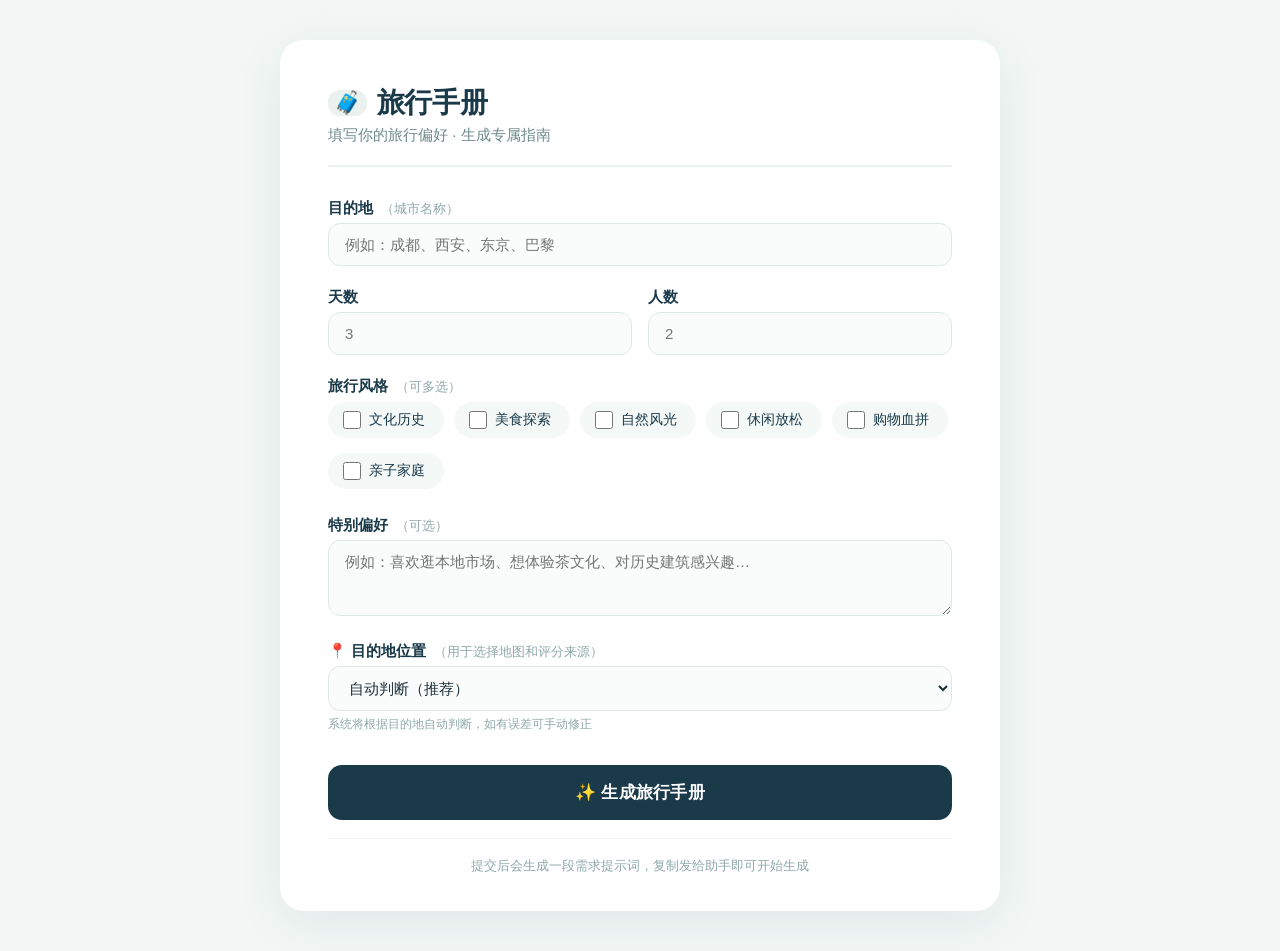
==== commit b3b8b820: "fix(questionnaire): submit now generates a copyable prompt instead of a dead-end alert - replace win" ====
--- a/assets/intake-questionnaire/index.html
+++ b/assets/intake-questionnaire/index.html
@@ -210,6 +210,186 @@
       padding-top: 18px;
     }
 
+    /* ===== Field error ===== */
+    input.invalid,
+    select.invalid,
+    textarea.invalid {
+      border-color: #d9534f;
+      background: #fff7f7;
+    }
+
+    .field-error {
+      display: none;
+      color: #c0392b;
+      font-size: 13px;
+      margin-top: 5px;
+    }
+
+    .field-error.show {
+      display: block;
+    }
+
+    /* ===== Result modal ===== */
+    .modal {
+      position: fixed;
+      inset: 0;
+      z-index: 1000;
+      display: none;
+      align-items: center;
+      justify-content: center;
+      padding: 24px 16px;
+      background: rgba(26, 58, 74, 0.45);
+      -webkit-backdrop-filter: blur(2px);
+      backdrop-filter: blur(2px);
+    }
+
+    .modal.open {
+      display: flex;
+    }
+
+    .modal-card {
+      display: flex;
+      flex-direction: column;
+      width: 100%;
+      max-width: 640px;
+      max-height: calc(100vh - 48px);
+      overflow: hidden;
+      background: #ffffff;
+      border-radius: 20px;
+      box-shadow: 0 24px 64px rgba(26, 58, 74, 0.28);
+      animation: modal-pop 0.18s ease-out;
+    }
+
+    @keyframes modal-pop {
+      from { transform: translateY(10px) scale(0.98); opacity: 0; }
+      to   { transform: none; opacity: 1; }
+    }
+
+    .modal-head {
+      padding: 20px 24px 14px;
+      border-bottom: 1px solid #eaf1ee;
+    }
+
+    .modal-head h2 {
+      display: flex;
+      align-items: center;
+      gap: 8px;
+      font-size: 19px;
+      font-weight: 700;
+      color: #1a3a4a;
+    }
+
+    .modal-head p {
+      margin-top: 4px;
+      color: #6f8a8a;
+      font-size: 13.5px;
+    }
+
+    .chips {
+      display: flex;
+      flex-wrap: wrap;
+      gap: 6px;
+      margin-top: 10px;
+    }
+
+    .chip {
+      font-size: 12.5px;
+      color: #1a3a4a;
+      background: #eaf1ee;
+      border-radius: 999px;
+      padding: 3px 10px;
+    }
+
+    .modal-body {
+      padding: 16px 24px;
+      overflow: auto;
+    }
+
+    .modal-body label {
+      font-size: 13px;
+      color: #6f8a8a;
+    }
+
+    #promptBox {
+      width: 100%;
+      min-height: 220px;
+      max-height: 46vh;
+      resize: vertical;
+      padding: 12px 14px;
+      font-family: ui-monospace, SFMono-Regular, Menlo, Consolas, monospace;
+      font-size: 13px;
+      line-height: 1.65;
+      color: #1a2e3a;
+      background: #fafcfb;
+      border: 1.5px solid #dee9e5;
+      border-radius: 12px;
+    }
+
+    #promptBox:focus {
+      outline: none;
+      border-color: #3ba0a8;
+      box-shadow: 0 0 0 4px rgba(59, 160, 168, 0.10);
+    }
+
+    .modal-foot {
+      display: flex;
+      gap: 10px;
+      padding: 14px 24px 20px;
+      border-top: 1px solid #eaf1ee;
+    }
+
+    .btn {
+      padding: 13px 18px;
+      font-family: inherit;
+      font-size: 15px;
+      font-weight: 600;
+      border: none;
+      border-radius: 12px;
+      cursor: pointer;
+      transition: background 0.2s, transform 0.1s;
+    }
+
+    .btn:active {
+      transform: scale(0.98);
+    }
+
+    .btn-primary {
+      flex: 1;
+      background: #1a3a4a;
+      color: #ffffff;
+    }
+
+    .btn-primary:hover {
+      background: #2a5a6a;
+    }
+
+    .btn-primary.copied {
+      background: #2a7a7a;
+    }
+
+    .btn-ghost {
+      background: #f2f7f5;
+      color: #1a3a4a;
+      border: 1px solid #dee9e5;
+    }
+
+    .btn-ghost:hover {
+      background: #e6f0ec;
+    }
+
+    @media (max-width: 480px) {
+      .modal {
+        padding: 0;
+      }
+      .modal-card {
+        max-height: 100vh;
+        border-radius: 0;
+      }
+      .modal-foot {
+        flex-direction: column-reverse;
+      }
+    }
+
     /* ===== Utility ===== */
     .hidden {
       display: none !important;
@@ -238,8 +418,10 @@
           type="text"
           id="destination"
           placeholder="例如：成都、西安、东京、巴黎"
+          aria-describedby="err-destination"
           required
         />
+        <div class="field-error" id="err-destination">请填写目的地</div>
       </div>
 
       <!-- 天数 + 人数 -->
@@ -290,8 +472,29 @@
       <!-- 提交 -->
       <button type="submit" class="btn-submit">✨ 生成旅行手册</button>
 
-      <div class="footnote">生成后你将获得一份可直接保存的 HTML 旅行手册</div>
+      <div class="footnote">提交后会生成一段需求提示词，复制发给助手即可开始生成</div>
     </form>
+  </div>
+
+  <!-- ============================================================ -->
+  <!-- 结果弹窗：展示可直接复制给助手的需求提示词 -->
+  <!-- ============================================================ -->
+  <div class="modal" id="resultModal" role="dialog" aria-modal="true" aria-labelledby="modalTitle">
+    <div class="modal-card">
+      <div class="modal-head">
+        <h2 id="modalTitle">✅ 需求提示词已生成</h2>
+        <p>复制下面这段，发给助手即可开始生成你的旅行手册。</p>
+        <div class="chips" id="summaryChips"></div>
+      </div>
+      <div class="modal-body">
+        <label for="promptBox">需求提示词（可编辑）</label>
+        <textarea id="promptBox" spellcheck="false"></textarea>
+      </div>
+      <div class="modal-foot">
+        <button type="button" class="btn btn-primary" id="copyBtn">📋 复制提示词</button>
+        <button type="button" class="btn btn-ghost" id="closeBtn">✏️ 返回修改</button>
+      </div>
+    </div>
   </div>
 
   <!-- ============================================================ -->
@@ -376,42 +579,173 @@
         };
       }
 
+      // ---------- 区域文案 ----------
+      function regionText(value) {
+        if (value === 'domestic') return '中国境内（百度地图 + 大众点评）';
+        if (value === 'international') return '境外（Google Maps）';
+        return '自动判断（境内用百度地图 + 大众点评，境外用 Google Maps）';
+      }
+
+      // ---------- 生成需求提示词 ----------
+      // 这是本页唯一交付物：一段自包含、可直接粘给助手的自然语言需求。
+      function buildPrompt(data) {
+        const styles = data.styles.length ? data.styles.join('、') : '未指定（按主流默认安排）';
+        return [
+          '请用 inChina-travel-guide-skill 为我生成一份完整的旅行手册。',
+          '',
+          '【旅行需求】',
+          '- 目的地：' + data.destination,
+          '- 天数：' + data.days + ' 天',
+          '- 人数：' + data.travelers + ' 人',
+          '- 旅行风格：' + styles,
+          '- 区域判定：' + regionText(data.regionConfirm),
+          '- 特别偏好：' + (data.preferences || '无特别偏好'),
+          '',
+          '【输出要求】',
+          '1. 严格按 7 个模块输出单页 HTML 手册：行程 / 景点 / 体验 / 餐饮住宿 / 购物 / 当地贴士 / 未安排的景点清单。',
+          '2. 行程模块只写片区范围（顺路片区或地铁站一带），具体餐厅与酒店的名称放在「餐饮住宿」模块。',
+          '3. 境内酒店取携程高分、餐厅取大众点评高分；境外酒店与餐厅取 Google 高分。',
+          '4. 交付一页可直接保存的 HTML 手册，配同级本地图片目录，手机与电脑都能正常查看。',
+          '',
+          '【以下信息我还没给，请按保守、主流的首次到访方案安排，不必回头追问】',
+          '- 具体出行日期与时间',
+          '- 预算档位',
+          '- 交通与住宿（若我已订好会另外发截图或文字）',
+          '- 必去清单 / 排除项',
+          '- 饮食禁忌或无障碍等特殊需求',
+        ].join('\n');
+      }
+
+      // ---------- 弹窗 ----------
+      const MODAL = document.getElementById('resultModal');
+      const PROMPT_BOX = document.getElementById('promptBox');
+      const COPY_BTN = document.getElementById('copyBtn');
+      const CLOSE_BTN = document.getElementById('closeBtn');
+      const CHIPS = document.getElementById('summaryChips');
+      let lastFocused = null;
+
+      function openModal(data) {
+        PROMPT_BOX.value = buildPrompt(data);
+
+        const chips = [
+          '📍 ' + data.destination,
+          '📅 ' + data.days + ' 天',
+          '👥 ' + data.travelers + ' 人',
+        ];
+        if (data.styles.length) chips.push('🎨 ' + data.styles.join('、'));
+        chips.push(data.regionConfirm === 'international' ? '🗺️ 境外' :
+                   data.regionConfirm === 'domestic' ? '🗺️ 境内' : '🗺️ 自动判定');
+
+        CHIPS.innerHTML = '';
+        chips.forEach(function(t) {
+          const span = document.createElement('span');
+          span.className = 'chip';
+          span.textContent = t;
+          CHIPS.appendChild(span);
+        });
+
+        lastFocused = document.activeElement;
+        MODAL.classList.add('open');
+        document.body.style.overflow = 'hidden';
+        COPY_BTN.focus();
+        COPY_BTN.select && COPY_BTN.select();
+      }
+
+      function closeModal() {
+        MODAL.classList.remove('open');
+        document.body.style.overflow = '';
+        resetCopyBtn();
+        if (lastFocused && typeof lastFocused.focus === 'function') lastFocused.focus();
+      }
+
+      let copyTimer = null;
+      function resetCopyBtn() {
+        if (copyTimer) clearTimeout(copyTimer);
+        copyTimer = null;
+        COPY_BTN.classList.remove('copied');
+        COPY_BTN.textContent = '📋 复制提示词';
+      }
+
+      function flashCopyBtn(text, copied) {
+        if (copyTimer) clearTimeout(copyTimer);
+        COPY_BTN.classList.toggle('copied', !!copied);
+        COPY_BTN.textContent = text;
+        copyTimer = setTimeout(resetCopyBtn, copied ? 2000 : 2800);
+      }
+
+      function selectPrompt() {
+        PROMPT_BOX.focus();
+        PROMPT_BOX.select();
+        PROMPT_BOX.setSelectionRange(0, PROMPT_BOX.value.length);
+      }
+
+      function copyPrompt() {
+        const text = PROMPT_BOX.value;
+        const afterCopy = function(ok) {
+          if (ok) {
+            flashCopyBtn('✅ 已复制', true);
+          } else {
+            selectPrompt();
+            flashCopyBtn('请按 Ctrl/Cmd + C', false);
+          }
+        };
+
+        if (navigator.clipboard && navigator.clipboard.writeText) {
+          navigator.clipboard.writeText(text).then(
+            function() { afterCopy(true); },
+            function() { afterCopy(legacyCopy()); }
+          );
+        } else {
+          afterCopy(legacyCopy());
+        }
+      }
+
+      // file:// 或无剪贴板权限时的兜底
+      function legacyCopy() {
+        try {
+          selectPrompt();
+          return document.execCommand('copy');
+        } catch (_) {
+          return false;
+        }
+      }
+
+      COPY_BTN.addEventListener('click', copyPrompt);
+      CLOSE_BTN.addEventListener('click', closeModal);
+
+      // 点遮罩关闭
+      MODAL.addEventListener('click', function(e) {
+        if (e.target === MODAL) closeModal();
+      });
+
+      // Esc 关闭
+      document.addEventListener('keydown', function(e) {
+        if (e.key === 'Escape' && MODAL.classList.contains('open')) closeModal();
+      });
+
       // ---------- 提交 ----------
       FORM.addEventListener('submit', function(e) {
         e.preventDefault();
 
         const data = collectFormData();
+        const destEl = document.getElementById('destination');
+        const errEl = document.getElementById('err-destination');
 
         if (!data.destination) {
-          alert('📍 请填写目的地');
+          destEl.classList.add('invalid');
+          errEl.classList.add('show');
+          destEl.focus();
           return;
         }
 
+        destEl.classList.remove('invalid');
+        errEl.classList.remove('show');
+
         // 保存
         saveForm();
 
-        // 友好提示
-        const regionLabel =
-          data.regionConfirm === 'domestic' ? '中国境内（百度地图）' :
-          data.regionConfirm === 'international' ? '境外（Google Maps）' :
-          '自动判断';
-
-        const styleText = data.styles.length ? data.styles.join('、') : '未选择';
-
-        const msg = [
-          '✅ 问卷已提交！',
-          '',
-          '📍 目的地：' + data.destination,
-          '📅 天数：' + data.days + ' 天',
-          '👥 人数：' + data.travelers + ' 人',
-          '🎨 风格：' + styleText,
-          '🗺️ 区域：' + regionLabel,
-          data.preferences ? '📝 偏好：' + data.preferences : '',
-          '',
-          '请将以上信息发送给助手，开始生成旅行手册。',
-        ].filter(Boolean).join('\n');
-
-        alert(msg);
+        // 生成提示词并弹出结果
+        openModal(data);
 
         // 也输出到控制台（方便调试）
         console.log('📋 表单数据：', data);
@@ -425,6 +759,14 @@
         }).toString());
       });
 
+      // 修正目的地后清掉错误态
+      document.getElementById('destination').addEventListener('input', function() {
+        if (this.value.trim()) {
+          this.classList.remove('invalid');
+          document.getElementById('err-destination').classList.remove('show');
+        }
+      });
+
       // ---------- 绑定自动保存 ----------
       const inputs = FORM.querySelectorAll('input, textarea, select');
       inputs.forEach(el => {
